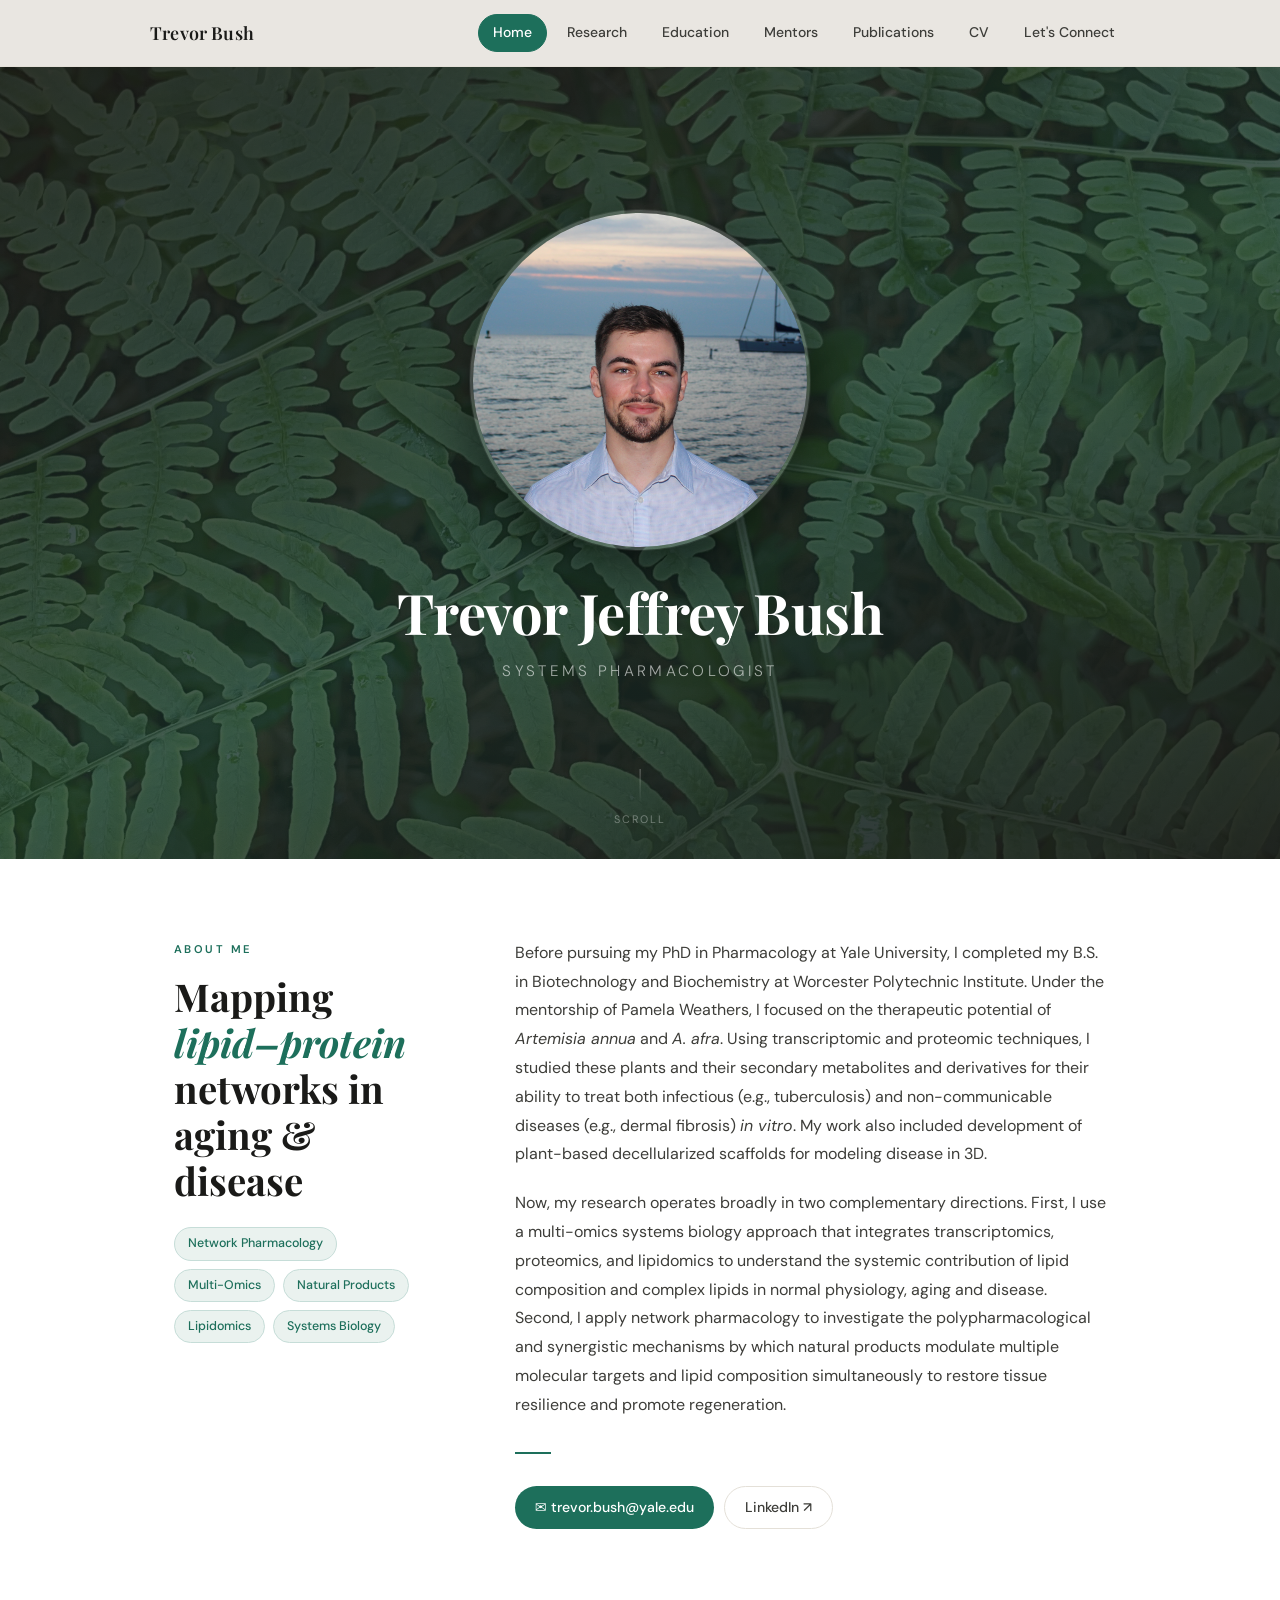
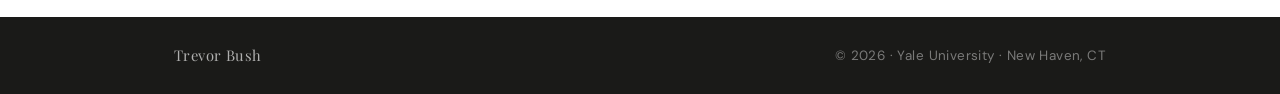
==== index.html @ b119fd5d "Update index.html" ====
<!doctype html>
<html lang="en">
<head>
  <!-- Google tag (gtag.js) -->
  <script async src="https://www.googletagmanager.com/gtag/js?id=G-593X25MBZ3"></script>
  <script>
    window.dataLayer = window.dataLayer || [];
    function gtag(){dataLayer.push(arguments);}
    gtag('js', new Date());

    gtag('config', 'G-593X25MBZ3');
  </script>
  
  <meta charset="utf-8" />
  <meta name="viewport" content="width=device-width, initial-scale=1" />
  <title>Trevor Bush</title>
  <link rel="stylesheet" href="styles.css" />
</head>
<body>

<header>
  <div class="container navbar">
    <a class="brand" href="index.html">Trevor Bush</a>
    <button class="burger" id="burger" onclick="toggleMenu()" aria-label="Open menu">
      ☰ <span>Menu</span>
    </button>
    <nav class="navlinks" id="navlinks">
      <a href="index.html" aria-current="page">Home</a>
      <a href="research.html">Research</a>
      <a href="education.html">Education</a>
      <a href="mentors.html">Mentors</a>
      <a href="publications.html">Publications</a>
      <a href="CV.html">CV</a>
      <a href="connect.html">Let's Connect</a>
    </nav>
  </div>
</header>

<!-- HERO -->
<section class="hero">
  <div class="hero-bg"></div>
  <div class="hero-overlay"></div>
  <div class="hero-inner">
    <img class="hero-avatar" src="assets/profile.jpg" alt="Trevor Bush headshot">
    <h1>Trevor Jeffrey Bush</h1>
    <p class="hero-subtitle">Systems Pharmacologist</p>
  </div>
  <div class="hero-scroll">
    <div class="hero-scroll-line"></div>
    <span>Scroll</span>
  </div>
</section>

<!-- ABOUT -->
<section class="about-section">
  <div class="container">
    <div class="about-grid">

      <div class="about-left">
        <p class="eyebrow">About Me</p>
        <h2 class="about-heading">
          Mapping <em>lipid–protein</em> networks in aging &amp; disease
        </h2>
        <div class="about-pills">
          <span class="about-pill">Network Pharmacology</span>
          <span class="about-pill">Multi-Omics</span>
          <span class="about-pill">Natural Products</span>
          <span class="about-pill">Lipidomics</span>
          <span class="about-pill">Systems Biology</span>
        </div>
      </div>

      <div class="about-right">
        <p>
          Before pursuing my PhD in Pharmacology at Yale University, I completed my B.S. in Biotechnology
          and Biochemistry at Worcester Polytechnic Institute. Under the mentorship of Pamela Weathers,
          I focused on the therapeutic potential of <em>Artemisia annua</em> and <em>A. afra</em>.
          Using transcriptomic and proteomic techniques, I studied these plants and their secondary
          metabolites and derivatives for their ability to treat both infectious (e.g., tuberculosis)
          and non-communicable diseases (e.g., dermal fibrosis) <em>in vitro</em>.
          My work also included development of plant-based decellularized scaffolds for modeling disease in 3D.
        </p>
        <p>
          Now, my research operates broadly in two complementary directions.
          First, I use a multi-omics systems biology approach that integrates transcriptomics, proteomics,
          and lipidomics to understand the systemic contribution of lipid composition and complex lipids
          in normal physiology, aging and disease.
          Second, I apply network pharmacology to investigate the polypharmacological and synergistic
          mechanisms by which natural products modulate multiple molecular targets and lipid composition
          simultaneously to restore tissue resilience and promote regeneration.
        </p>

        <hr class="about-divider">

        <div class="connect-row">
          <a href="mailto:trevor.bush@yale.edu" class="connect-link primary">
            ✉ trevor.bush@yale.edu
          </a>
          <a href="https://www.linkedin.com/in/trevor-bush" target="_blank" rel="noopener" class="connect-link secondary">
            LinkedIn ↗
          </a>
        </div>
      </div>

    </div>
  </div>
</section>

<footer class="site-footer">
  <div class="container footer-inner">
    <span class="footer-brand">Trevor Bush</span>
    <span>© <span id="year"></span> · Yale University · New Haven, CT</span>
  </div>
</footer>

<script src="script.js"></script>
<script>document.getElementById("year").textContent = new Date().getFullYear();</script>
</body>
</html>
---- styles.css ----
/* ============================================================
   Trevor Bush — Unified Stylesheet
   Aesthetic: Editorial-Scientific | Playfair Display + DM Sans
   ============================================================ */

@import url('https://fonts.googleapis.com/css2?family=Playfair+Display:ital,wght@0,400;0,600;0,700;1,400&family=DM+Sans:ital,opsz,wght@0,9..40,300;0,9..40,400;0,9..40,500;0,9..40,600;1,9..40,300&display=swap');

/* ── Design Tokens ── */
:root {
  --cream:       #f7f4ef;
  --white:       #ffffff;
  --ink:         #1a1a18;
  --ink-soft:    #3d3d39;
  --muted:       #7a7a72;
  --green:       #1d6f5b;
  --green-light: #eaf2ef;
  --green-mid:   #c6ddd8;
  --blue:        #1a4a7a;
  --blue-dark:   #0f2f52;
  --border:      #e4e0d8;
  --shadow-sm:   0 2px 12px rgba(0,0,0,0.06);
  --shadow-md:   0 8px 32px rgba(0,0,0,0.09);
  --shadow-lg:   0 20px 60px rgba(0,0,0,0.12);
  --r-sm: 10px;
  --r-md: 16px;
  --r-lg: 24px;
  --max: 980px;
  --max-wide: 1120px;
  --serif: 'Playfair Display', Georgia, serif;
  --sans:  'DM Sans', system-ui, sans-serif;
}

/* ── Reset ── */
*, *::before, *::after { box-sizing: border-box; margin: 0; padding: 0; }
html {
  scroll-behavior: smooth;
  background: #1a1a18;
}

body {
  font-family: var(--sans);
  font-size: 16px;
  line-height: 1.7;
  color: var(--ink);
  background: var(--ink);
  -webkit-font-smoothing: antialiased;
  display: flex;
  flex-direction: column;
  min-height: 100vh;
}

main { flex: 1 0 auto; }

.pubs-page,
.edu-page,
.mentors-page,
.research-main {
  flex: 1 0 auto;
}

a { color: inherit; text-decoration: none; }
a:hover { opacity: 0.8; }
p { color: var(--ink-soft); line-height: 1.8; }

.container {
  max-width: var(--max);
  margin: 0 auto;
  padding: 0 24px;
}
.container-wide {
  max-width: var(--max-wide);
  margin: 0 auto;
  padding: 0 24px;
}

/* ============================================================
   NAVIGATION
   ============================================================ */

header {
  position: sticky;
  top: 0;
  z-index: 100;
  background: rgba(247, 244, 239, 0.94);
  backdrop-filter: blur(12px);
  -webkit-backdrop-filter: blur(12px);
  border-bottom: 1px solid var(--border);
  flex-shrink: 0;
}

.navbar {
  display: flex;
  align-items: center;
  justify-content: space-between;
  padding: 14px 0;
}

.brand {
  font-family: var(--serif);
  font-weight: 600;
  font-size: 1.12rem;
  letter-spacing: 0.01em;
  color: var(--ink);
}

.navlinks {
  display: flex;
  gap: 5px;
  align-items: center;
}

.navlinks a {
  font-size: 0.875rem;
  font-weight: 500;
  padding: 6px 14px;
  border-radius: 999px;
  border: 1px solid transparent;
  color: var(--ink-soft);
  transition: all 0.18s ease;
}

.navlinks a:hover {
  border-color: var(--border);
  background: var(--white);
  color: var(--ink);
  opacity: 1;
}

.navlinks a[aria-current="page"] {
  background: var(--green);
  color: #fff;
  border-color: var(--green);
}

.burger {
  display: none;
  align-items: center;
  gap: 8px;
  border: 1px solid var(--border);
  background: var(--white);
  border-radius: 999px;
  padding: 8px 14px;
  cursor: pointer;
  font-size: 0.9rem;
  font-family: var(--sans);
  color: var(--ink-soft);
}

/* ============================================================
   HOME — HERO
   ============================================================ */

.hero {
  position: relative;
  width: 100%;
  min-height: 88vh;
  display: flex;
  align-items: center;
  justify-content: center;
  overflow: hidden;
  background: var(--ink);
}

.hero-bg {
  position: absolute;
  inset: 0;
  background: url("assets/hero.jpg") center/cover no-repeat;
  opacity: 0.28;
  transform: scale(1.05);
}

.hero-overlay {
  position: absolute;
  inset: 0;
  background: linear-gradient(
    155deg,
    rgba(26,26,24,0.6) 0%,
    rgba(29,111,91,0.2) 55%,
    rgba(26,26,24,0.75) 100%
  );
}

.hero-inner {
  position: relative;
  z-index: 2;
  display: flex;
  flex-direction: column;
  align-items: center;
  text-align: center;
  padding: 60px 24px 90px;
  max-width: 760px;
}

.hero-avatar {
  width: 340px;
  height: 340px;
  border-radius: 50%;
  object-fit: cover;
  border: 3px solid rgba(255,255,255,0.18);
  box-shadow: 0 0 0 1px rgba(255,255,255,0.07), 0 24px 60px rgba(0,0,0,0.55);
  margin-bottom: 30px;
  animation: fadeUp 0.7s ease both;
}

.hero h1 {
  font-family: var(--serif);
  font-size: clamp(2.3rem, 5vw, 3.5rem);
  font-weight: 700;
  color: #fff;
  line-height: 1.15;
  letter-spacing: -0.01em;
  margin-bottom: 14px;
  animation: fadeUp 0.7s 0.1s ease both;
}

.hero-subtitle {
  font-size: 0.95rem;
  font-weight: 300;
  color: rgba(255,255,255,0.6);
  letter-spacing: 0.22em;
  text-transform: uppercase;
  animation: fadeUp 0.7s 0.2s ease both;
}

.hero-scroll {
  position: absolute;
  bottom: 30px;
  left: 50%;
  transform: translateX(-50%);
  display: flex;
  flex-direction: column;
  align-items: center;
  gap: 7px;
  color: rgba(255,255,255,0.35);
  font-size: 0.68rem;
  letter-spacing: 0.18em;
  text-transform: uppercase;
  animation: fadeIn 1s 0.9s ease both;
}

.hero-scroll-line {
  width: 1px;
  height: 34px;
  background: linear-gradient(to bottom, rgba(255,255,255,0.35), transparent);
  animation: scrollPulse 2.2s 1.8s ease-in-out infinite;
}

/* ============================================================
   HOME — ABOUT SECTION
   ============================================================ */

.about-section {
  background: var(--white);
  padding: 80px 0 88px;
}

.about-grid {
  display: grid;
  grid-template-columns: 1fr 2.2fr;
  gap: 72px;
  align-items: start;
}

.about-left .eyebrow {
  font-size: 0.7rem;
  font-weight: 600;
  letter-spacing: 0.22em;
  text-transform: uppercase;
  color: var(--green);
  margin-bottom: 14px;
}

.about-heading {
  font-family: var(--serif);
  font-size: clamp(1.9rem, 3vw, 2.5rem);
  font-weight: 700;
  line-height: 1.2;
  color: var(--ink);
  margin-bottom: 24px;
}

.about-heading em {
  font-style: italic;
  color: var(--green);
}

.about-pills {
  display: flex;
  flex-wrap: wrap;
  gap: 8px;
}

.about-pill {
  font-size: 0.78rem;
  font-weight: 500;
  padding: 5px 13px;
  border-radius: 999px;
  border: 1px solid var(--green-mid);
  color: var(--green);
  background: var(--green-light);
}

.about-right p {
  font-size: 1rem;
  margin-bottom: 20px;
  color: var(--ink-soft);
}
.about-right p:last-of-type { margin-bottom: 0; }

.about-divider {
  width: 36px;
  height: 2px;
  background: var(--green);
  border: none;
  margin: 32px 0;
}

.connect-row {
  display: flex;
  flex-wrap: wrap;
  gap: 10px;
  margin-top: 28px;
}

.connect-link {
  display: inline-flex;
  align-items: center;
  gap: 8px;
  padding: 9px 20px;
  border-radius: 999px;
  font-size: 0.88rem;
  font-weight: 500;
  transition: all 0.18s ease;
}

.connect-link.primary {
  background: var(--green);
  color: #fff;
}

.connect-link.primary:hover {
  background: #165a49;
  opacity: 1;
  transform: translateY(-1px);
  box-shadow: 0 6px 20px rgba(29,111,91,0.28);
}

.connect-link.secondary {
  border: 1px solid var(--border);
  background: var(--white);
  color: var(--ink-soft);
}

.connect-link.secondary:hover {
  border-color: var(--green-mid);
  color: var(--green);
  opacity: 1;
  transform: translateY(-1px);
}

/* ============================================================
   RESEARCH PAGE
   ============================================================ */

main.research-main {
  padding: 0 0 80px;
  background: var(--cream);
}

.research-hero {
  background: var(--white);
  border-bottom: 1px solid var(--border);
  padding: 72px 0 64px;
}

.research-hero-inner {
  max-width: var(--max-wide);
  margin: 0 auto;
  padding: 0 24px;
  display: flex;
  flex-direction: column;
  gap: 40px;
  align-items: stretch;
}

.research-hero-left {
  max-width: 480px;
}

/* Title row: left heading + right intro text */
.research-hero-title-row {
  display: grid;
  grid-template-columns: 1fr 1.65fr;
  gap: 80px;
  align-items: start;
  margin-bottom: 40px;
}

.research-hero-intro p {
  font-size: 1rem;
  margin-bottom: 18px;
  color: var(--ink-soft);
}
.research-hero-intro p:last-child { margin-bottom: 0; }
.research-hero-intro strong { color: var(--ink); font-weight: 600; }

/* Two motivation cards stacked vertically */
.research-motivation-cards {
  display: grid;
  grid-template-columns: 1fr 1fr;
  gap: 20px;
  margin-bottom: 40px;
}

.research-hero-left .eyebrow {
  font-size: 0.7rem;
  font-weight: 600;
  letter-spacing: 0.22em;
  text-transform: uppercase;
  color: var(--green);
  margin-bottom: 14px;
}

.research-hero-left h1 {
  font-family: var(--serif);
  font-size: clamp(2.3rem, 4vw, 3.3rem);
  font-weight: 700;
  line-height: 1.14;
  color: var(--ink);
  margin-bottom: 22px;
}

.research-hero-left .tagline {
  font-size: 0.92rem;
  font-weight: 400;
  color: var(--muted);
  border-left: 2px solid var(--green);
  padding-left: 14px;
  line-height: 1.65;
}

.research-hero-right p {
  font-size: 1rem;
  margin-bottom: 18px;
  color: var(--ink-soft);
}
.research-hero-right p:last-child { margin-bottom: 0; }
.research-hero-right strong { color: var(--ink); font-weight: 600; }

/* Hero content blocks */
.hero-block {
  margin-bottom: 28px;
}

.hero-block-label {
  font-size: 0.68rem !important;
  font-weight: 700 !important;
  letter-spacing: 0.2em !important;
  text-transform: uppercase !important;
  color: var(--green) !important;
  margin-bottom: 10px !important;
}

.hero-block p:not(.hero-block-label) {
  font-size: 1rem;
  margin-bottom: 14px;
  color: var(--ink-soft);
}

/* WE Medicine callout card */
.we-medicine-card {
  background: linear-gradient(135deg, #0f3d2e 0%, #1a5c45 60%, #1d6f5b 100%);
  border-radius: var(--r-md);
  padding: 28px 30px 24px;
  margin-bottom: 28px;
  position: relative;
  overflow: hidden;
  box-shadow: 0 8px 32px rgba(29, 111, 91, 0.22);
}

.we-medicine-card::before {
  content: 'WE';
  position: absolute;
  right: -8px;
  top: -18px;
  font-family: var(--serif);
  font-size: 7rem;
  font-weight: 700;
  color: rgba(255, 255, 255, 0.05);
  line-height: 1;
  pointer-events: none;
  user-select: none;
}

.we-medicine-top {
  display: flex;
  align-items: center;
  gap: 12px;
  margin-bottom: 16px;
}

.we-badge {
  display: inline-flex;
  align-items: center;
  padding: 4px 12px;
  border-radius: 999px;
  border: 1px solid rgba(255, 255, 255, 0.3);
  background: rgba(255, 255, 255, 0.1);
  font-size: 0.72rem;
  font-weight: 700;
  letter-spacing: 0.16em;
  color: rgba(255, 255, 255, 0.85);
  text-transform: uppercase;
  flex-shrink: 0;
}

.we-medicine-label {
  font-family: var(--serif);
  font-size: 1.05rem !important;
  font-weight: 600 !important;
  color: #fff !important;
  margin-bottom: 0 !important;
  line-height: 1.3 !important;
}

.we-medicine-body {
  font-size: 0.93rem !important;
  color: rgba(255, 255, 255, 0.78) !important;
  margin-bottom: 12px !important;
  line-height: 1.75 !important;
}

.we-medicine-body strong {
  color: #fff !important;
  font-weight: 600 !important;
}

.we-medicine-body:last-of-type {
  margin-bottom: 16px !important;
}

.we-medicine-cite {
  font-size: 0.75rem !important;
  color: rgba(255, 255, 255, 0.42) !important;
  font-style: italic;
  border-top: 1px solid rgba(255, 255, 255, 0.12);
  padding-top: 12px;
  margin-bottom: 0 !important;
  line-height: 1.6 !important;
}

.we-medicine-cite a {
  color: rgba(255, 255, 255, 0.6);
  text-decoration: underline;
  text-underline-offset: 2px;
  font-style: normal;
}

.we-medicine-cite a:hover {
  color: rgba(255, 255, 255, 0.9);
  opacity: 1;
}

/* Why Lipids blue card */
.why-lipids-card {
  background: linear-gradient(135deg, var(--blue-dark) 0%, var(--blue) 100%);
  border-radius: var(--r-md);
  padding: 28px 30px 24px;
  margin-bottom: 28px;
  position: relative;
  overflow: hidden;
  box-shadow: 0 8px 32px rgba(26, 74, 122, 0.22);
}

.why-lipids-card::before {
  content: 'L';
  position: absolute;
  right: -4px;
  top: -18px;
  font-family: var(--serif);
  font-size: 7rem;
  font-weight: 700;
  color: rgba(255, 255, 255, 0.05);
  line-height: 1;
  pointer-events: none;
  user-select: none;
}

.why-lipids-top {
  display: flex;
  align-items: center;
  gap: 12px;
  margin-bottom: 16px;
}

.why-lipids-badge {
  display: inline-flex;
  align-items: center;
  padding: 4px 12px;
  border-radius: 999px;
  border: 1px solid rgba(255, 255, 255, 0.3);
  background: rgba(255, 255, 255, 0.1);
  font-size: 0.72rem;
  font-weight: 700;
  letter-spacing: 0.16em;
  color: rgba(255, 255, 255, 0.85);
  text-transform: uppercase;
  flex-shrink: 0;
}

.why-lipids-label {
  font-family: var(--serif);
  font-size: 1.05rem !important;
  font-weight: 600 !important;
  color: #fff !important;
  margin-bottom: 0 !important;
  line-height: 1.3 !important;
}

.why-lipids-body {
  font-size: 0.93rem !important;
  color: rgba(255, 255, 255, 0.78) !important;
  margin-bottom: 0 !important;
  line-height: 1.75 !important;
}

.why-lipids-figure {
  margin-top: 18px;
  padding-top: 16px;
  border-top: 1px solid rgba(255, 255, 255, 0.12);
}

.why-lipids-img {
  width: 100%;
  max-width: 100%;
  height: auto;
  border-radius: 8px;
  background: rgba(255, 255, 255, 0.96);
  padding: 10px;
  display: block;
  margin: 0 auto;
  box-sizing: border-box;
}

.why-lipids-caption {
  margin-top: 10px !important;
  font-size: 0.75rem !important;
  color: rgba(255, 255, 255, 0.42) !important;
  font-style: italic;
  line-height: 1.6 !important;
  margin-bottom: 0 !important;
}

.why-lipids-cite-label {
  font-style: normal;
  font-weight: 600;
  color: rgba(255, 255, 255, 0.5);
}

.why-lipids-cite-link {
  color: rgba(255, 255, 255, 0.6);
  text-decoration: underline;
  text-underline-offset: 2px;
  font-style: normal;
}

.why-lipids-cite-link:hover {
  color: rgba(255, 255, 255, 0.9);
  opacity: 1;
}

/* Schematic — now lives inside right column */
.research-hero-schematic {
  padding-top: 12px;
  margin-top: 4px;
  border-top: 1px solid var(--border);
  text-align: center;
}

.research-schematic-img {
  width: 100%;
  max-width: 1000px;
  border-radius: var(--r-md);
  border: 1px solid var(--border);
  box-shadow: var(--shadow-md);
  display: block;
  margin: 0 auto;
}

.research-schematic-caption {
  margin-top: 12px;
  font-size: 0.8rem;
  color: var(--muted);
  font-style: italic;
  max-width: 700px;
  margin-left: auto;
  margin-right: auto;
  line-height: 1.6;
}

.research-schematic-cite-link {
  display: inline-block;
  margin-top: 5px;
  margin-left: 4px;
  font-size: 0.78rem;
  font-style: normal;
  font-weight: 500;
  color: var(--green);
  text-decoration: underline;
  text-underline-offset: 2px;
}

.research-schematic-cite-link:hover { opacity: 0.75; }

/* Accordion */
.research-accordion-wrap {
  max-width: var(--max-wide);
  margin: 52px auto 0;
  padding: 0 24px;
  display: flex;
  flex-direction: column;
  gap: 12px;
}

.research-accordion-wrap details {
  background: var(--white);
  border: 1px solid var(--border);
  border-radius: var(--r-md);
  overflow: hidden;
  box-shadow: var(--shadow-sm);
  transition: box-shadow 0.2s ease;
}

.research-accordion-wrap details[open] {
  box-shadow: var(--shadow-md);
}

.research-accordion-wrap summary {
  display: flex;
  align-items: center;
  justify-content: space-between;
  padding: 20px 24px;
  font-weight: 600;
  font-size: 1rem;
  cursor: pointer;
  list-style: none;
  color: var(--ink);
  transition: background 0.15s ease;
  user-select: none;
}

.research-accordion-wrap summary::-webkit-details-marker { display: none; }
.research-accordion-wrap summary:hover { background: var(--cream); }

.chevron {
  font-size: 0.8rem;
  color: var(--muted);
  transition: transform 0.25s ease;
  flex-shrink: 0;
  margin-left: 12px;
}

.research-accordion-wrap details[open] .chevron {
  transform: rotate(180deg);
}

.accordion-body {
  padding: 0 24px 28px;
  border-top: 1px solid var(--border);
}

.accordion-body h3 {
  font-family: var(--serif);
  font-size: 1.12rem;
  font-weight: 600;
  color: var(--ink);
  margin: 24px 0 8px;
}

.accordion-body p {
  font-size: 0.96rem;
  margin-bottom: 12px;
}

.accordion-body ul {
  padding: 0;
  margin: 12px 0 18px;
  list-style: none;
  display: flex;
  flex-direction: column;
  gap: 10px;
}

.accordion-body li {
  padding: 14px 18px;
  background: var(--cream);
  border-radius: var(--r-sm);
  border-left: 3px solid var(--green);
  font-size: 0.94rem;
  color: var(--ink-soft);
  line-height: 1.7;
}

.accordion-body li > strong:first-child {
  display: block;
  color: var(--ink);
  font-weight: 600;
  margin-bottom: 3px;
}

.accordion-body li strong {
  color: var(--ink);
  font-weight: 600;
}

.accordion-schematic {
  margin-top: 16px;
  padding-top: 14px;
  border-top: 1px solid var(--green-mid);
  text-align: center;
}

.accordion-schematic--row {
  display: flex;
  align-items: center;
  gap: 20px;
  text-align: left;
}

.accordion-schematic-img {
  width: 100%;
  max-width: 520px;
  border-radius: var(--r-sm);
  border: 1px solid var(--border);
  box-shadow: var(--shadow-sm);
  background: var(--white);
  display: block;
  margin: 0 auto;
}

.accordion-schematic-img--sm {
  width: 160px;
  min-width: 160px;
  max-width: 160px;
  margin: 0;
  object-fit: contain;
  height: auto;
}

.accordion-schematic-img--cells {
  max-width: 420px;
  height: auto;
  object-fit: contain;
}

.accordion-schematic-caption {
  margin-top: 9px;
  font-size: 0.78rem;
  color: var(--muted);
  font-style: italic;
  max-width: 580px;
  margin-left: auto;
  margin-right: auto;
  line-height: 1.55;
  display: block;
}

.accordion-schematic-caption--left {
  margin: 0;
  max-width: none;
  flex: 1;
}

/* Full-width left-aligned caption (replaces inline styles) */
.accordion-schematic-caption--full {
  margin-top: 10px;
  text-align: left;
  max-width: none;
  margin-left: 0;
  margin-right: 0;
}

/* Wider schematic image (replaces inline max-width: 820px) */
.accordion-schematic-img--wide {
  max-width: 640px;
}

/* Spaced schematic block (replaces inline margin-top: 18px) */
.accordion-schematic--spaced {
  margin-top: 18px;
}

/* Blurb paragraph inside accordion body (replaces inline font/color/spacing) */
.accordion-body-blurb {
  font-size: 0.92rem;
  color: var(--ink-soft);
  margin-bottom: 14px;
  line-height: 1.75;
}

.accordion-cite-link {
  display: inline-block;
  margin-top: 7px;
  font-size: 0.75rem;
  font-style: normal;
  font-weight: 500;
  color: var(--green);
  text-decoration: underline;
  text-underline-offset: 2px;
}

.accordion-cite-link--block {
  display: inline-block;
  margin-top: 12px;
  font-size: 0.78rem;
  font-style: normal;
  font-weight: 500;
  color: var(--green);
  text-decoration: underline;
  text-underline-offset: 2px;
}

.accordion-cite-link--block:hover { opacity: 0.75; }

.accordion-schematic--lipidsig {
  text-align: left;
}

.accordion-schematic-label {
  font-size: 0.7rem;
  font-weight: 700;
  letter-spacing: 0.16em;
  text-transform: uppercase;
  color: var(--green);
  margin-bottom: 12px;
  display: block;
}

.lipidsig-panels {
  display: grid;
  grid-template-columns: 1fr 1.35fr;
  gap: 16px;
  align-items: start;
}

.lipidsig-panel {
  display: flex;
  flex-direction: column;
  gap: 8px;
}

.lipidsig-panel .accordion-schematic-img {
  max-width: 100%;
  margin: 0;
}

.lipidsig-panel .accordion-schematic-caption {
  margin: 0;
  max-width: none;
  text-align: left;
}

@media (max-width: 680px) {
  .lipidsig-panels {
    grid-template-columns: 1fr;
  }
}

@media (max-width: 560px) {
  .accordion-schematic--row {
    flex-direction: column;
    text-align: center;
  }
  .accordion-schematic-img--sm {
    width: 90px;
    min-width: 90px;
    max-width: 90px;
  }
  .accordion-schematic-caption--left {
    text-align: center;
  }
}

/* ============================================================
   EDUCATION PAGE
   ============================================================ */

.edu-page {
  padding: 64px 0 80px;
  background: var(--cream);
}

.edu-page-header {
  margin-bottom: 44px;
}

.edu-page-header .eyebrow {
  font-size: 0.7rem;
  font-weight: 600;
  letter-spacing: 0.22em;
  text-transform: uppercase;
  color: var(--green);
  margin-bottom: 10px;
}

.edu-page-header h1 {
  font-family: var(--serif);
  font-size: clamp(2.3rem, 4vw, 3.1rem);
  font-weight: 700;
  color: var(--ink);
  line-height: 1.15;
}

.edu-list {
  display: flex;
  flex-direction: column;
  gap: 18px;
}

.edu-card {
  background: var(--white);
  border: 1px solid var(--border);
  border-radius: var(--r-lg);
  padding: 34px 38px;
  display: grid;
  grid-template-columns: 1fr 72px;
  gap: 24px;
  box-shadow: var(--shadow-sm);
  transition: box-shadow 0.2s ease, transform 0.2s ease;
  animation: fadeUp 0.6s ease both;
}

.edu-card:nth-child(2) { animation-delay: 0.1s; }

.edu-card:hover {
  box-shadow: var(--shadow-md);
  transform: translateY(-2px);
}

.edu-school {
  font-family: var(--serif);
  font-size: 1.5rem;
  font-weight: 600;
  color: var(--ink);
  margin-bottom: 4px;
}

.edu-meta {
  font-size: 0.85rem;
  color: var(--muted);
  font-weight: 500;
  margin-bottom: 14px;
}

.edu-degree {
  font-size: 0.98rem;
  color: var(--ink-soft);
  margin-bottom: 18px;
  line-height: 1.6;
}

.edu-degree strong { color: var(--ink); font-weight: 600; }

.edu-tags {
  display: flex;
  flex-wrap: wrap;
  gap: 8px;
}

.edu-tag {
  font-size: 0.78rem;
  font-weight: 500;
  padding: 5px 13px;
  border-radius: 999px;
  border: 1px solid var(--green-mid);
  color: var(--green);
  background: var(--green-light);
}

.edu-logo-block {
  width: 72px;
  height: 72px;
  min-width: 72px;
  flex-shrink: 0;
  overflow: hidden;
  display: flex;
  align-items: center;
  justify-content: center;
}

.edu-logo-circle {
  width: 56px;
  height: 56px;
  border-radius: 50%;
  border: 1px solid var(--border);
  background: var(--cream);
  display: flex;
  align-items: center;
  justify-content: center;
  font-family: var(--serif);
  font-weight: 700;
  font-size: 0.95rem;
  color: var(--ink);
}

.edu-logo-img {
  width: 72px;
  height: 72px;
  max-width: 72px;
  max-height: 72px;
  object-fit: contain;
  display: block;
}

/* ============================================================
   MENTORS PAGE
   ============================================================ */

.mentors-page {
  padding: 0 0 80px;
  background: var(--cream);
}

.mentors-hero {
  padding: 64px 0 48px;
  background: var(--white);
  border-bottom: 1px solid var(--border);
  margin-bottom: 48px;
}

.mentors-hero h1 {
  font-family: var(--serif);
  font-size: clamp(2.2rem, 4vw, 3.1rem);
  font-weight: 700;
  color: var(--ink);
  margin-bottom: 12px;
}

.mentors-hero p {
  max-width: 580px;
  font-size: 0.98rem;
}

.mentors-section {
  margin-bottom: 48px;
}

.mentors-section-header {
  margin-bottom: 20px;
}

.mentors-section-header h2 {
  font-family: var(--serif);
  font-size: 1.45rem;
  font-weight: 600;
  color: var(--ink);
  margin-bottom: 4px;
}

.mentors-section-header p {
  font-size: 0.88rem;
  max-width: 540px;
}

.mentor-list {
  display: flex;
  flex-direction: column;
  gap: 16px;
}

.mentor-card {
  background: var(--white);
  border: 1px solid var(--border);
  border-radius: var(--r-lg);
  padding: 30px 34px;
  display: flex;
  gap: 28px;
  align-items: flex-start;
  box-shadow: var(--shadow-sm);
  transition: box-shadow 0.2s ease;
}

.mentor-card:hover { box-shadow: var(--shadow-md); }

.mentor-photo {
  flex-shrink: 0;
  width: 100px;
  height: 100px;
  border-radius: 50%;
  object-fit: cover;
  border: 3px solid var(--green-light);
  box-shadow: 0 0 0 1px var(--green-mid);
}

.mentor-info { flex: 1; }

.mentor-name {
  font-family: var(--serif);
  font-size: 1.2rem;
  font-weight: 600;
  color: var(--ink);
  margin-bottom: 1px;
}

.mentor-title-text {
  font-size: 0.88rem;
  font-weight: 500;
  color: var(--green);
}

.mentor-dept {
  font-size: 0.84rem;
  margin-bottom: 16px;
}

.mentor-section-label {
  font-size: 0.68rem;
  font-weight: 700;
  letter-spacing: 0.2em;
  text-transform: uppercase;
  color: var(--green);
  margin: 14px 0 5px;
}

.mentor-body-text {
  font-size: 0.92rem;
  margin-bottom: 6px;
  line-height: 1.75;
}

/* ============================================================
   CV PAGE
   ============================================================ */

.cv-page {
  background: var(--ink);
  min-height: calc(100vh - 57px);
  padding: 60px 0 60px;
}

.cv-page-header {
  display: flex;
  align-items: baseline;
  justify-content: space-between;
  gap: 20px;
  margin-bottom: 28px;
}

.cv-page-title {
  font-family: var(--serif);
  font-size: clamp(1.9rem, 4vw, 2.7rem);
  font-weight: 700;
  color: #fff;
  letter-spacing: 0.04em;
}

.cv-updated {
  font-size: 0.78rem;
  letter-spacing: 0.16em;
  text-transform: uppercase;
  color: rgba(255,255,255,0.38);
  margin-top: 6px;
}

.cv-download-btn {
  display: inline-flex;
  align-items: center;
  gap: 8px;
  padding: 10px 22px;
  border-radius: 999px;
  border: 1px solid rgba(255,255,255,0.22);
  background: rgba(255,255,255,0.05);
  color: #fff;
  font-size: 0.88rem;
  font-weight: 500;
  font-family: var(--sans);
  white-space: nowrap;
  transition: all 0.18s ease;
}

.cv-download-btn:hover {
  background: rgba(255,255,255,0.1);
  border-color: rgba(255,255,255,0.38);
  opacity: 1;
  transform: translateY(-1px);
}

.cv-frame-wrap {
  background: rgba(0,0,0,0.28);
  border-radius: var(--r-lg);
  padding: 14px;
  box-shadow: 0 24px 60px rgba(0,0,0,0.45);
}

.cv-frame-wrap iframe {
  width: 100%;
  height: min(82vh, 940px);
  border: none;
  border-radius: var(--r-md);
  background: #fff;
  display: block;
}

/* ============================================================
   SHARED FOOTER
   ============================================================ */

.site-footer {
  background: var(--ink);
  color: rgba(255,255,255,0.42);
  padding: 26px 0;
  font-size: 0.84rem;
  letter-spacing: 0.03em;
}

.footer-inner {
  display: flex;
  align-items: center;
  justify-content: space-between;
  gap: 16px;
}

.footer-brand {
  font-family: var(--serif);
  color: rgba(255,255,255,0.65);
  font-size: 0.92rem;
}

/* ============================================================
   ANIMATIONS
   ============================================================ */

@keyframes fadeUp {
  from { opacity: 0; transform: translateY(22px); }
  to   { opacity: 1; transform: translateY(0); }
}

@keyframes fadeIn {
  from { opacity: 0; }
  to   { opacity: 1; }
}

@keyframes scrollPulse {
  0%, 100% { opacity: 0.35; transform: scaleY(1); }
  50%       { opacity: 0.85; transform: scaleY(1.15); }
}

@keyframes slideInLeft {
  from { opacity: 0; transform: translateX(-80px); }
  to   { opacity: 1; transform: translateX(0); }
}

@keyframes slideInRight {
  from { opacity: 0; transform: translateX(80px); }
  to   { opacity: 1; transform: translateX(0); }
}

.why-lipids-card {
  opacity: 0;
  transform: translateX(-80px);
}

.we-medicine-card {
  opacity: 0;
  transform: translateX(80px);
}

.why-lipids-card.slide-in {
  animation: slideInLeft 0.8s cubic-bezier(0.22, 1, 0.36, 1) both;
}

.we-medicine-card.slide-in {
  animation: slideInRight 0.8s cubic-bezier(0.22, 1, 0.36, 1) both;
}

/* ============================================================
   RESPONSIVE
   ============================================================ */

@media (max-width: 820px) {
  .navlinks { display: none; }

  .burger { display: inline-flex; }

  .navlinks.open {
    display: flex;
    position: absolute;
    right: 18px;
    top: 60px;
    flex-direction: column;
    align-items: stretch;
    background: var(--white);
    border: 1px solid var(--border);
    border-radius: var(--r-md);
    padding: 10px;
    width: min(260px, calc(100vw - 36px));
    box-shadow: var(--shadow-md);
    z-index: 200;
  }

  .navlinks.open a {
    padding: 10px 14px;
    border-radius: var(--r-sm);
    border-color: transparent;
  }

  .hero { min-height: 85vh; }
  .hero-avatar { width: 200px; height: 200px; }

  .about-grid { grid-template-columns: 1fr; gap: 28px; }

  .research-hero-inner { flex-direction: column; gap: 24px; }
  .research-hero-title-row { grid-template-columns: 1fr; gap: 24px; }
  .research-motivation-cards { grid-template-columns: 1fr; }

  .research-hero-left {
    position: static;
    grid-row: auto;
  }

  .research-hero-schematic { margin-top: 0; }

  .edu-card { grid-template-columns: 1fr; padding: 26px 22px; }

  .mentor-card { flex-direction: column; padding: 22px 20px; }

  .cv-page-header { flex-direction: column; align-items: flex-start; }
  .cv-frame-wrap iframe { height: 70vh; }

  .footer-inner { flex-direction: column; gap: 4px; text-align: center; }
}

/* ============================================================
   PUBLICATIONS PAGE
   ============================================================ */

.pubs-page {
  padding: 64px 0 80px;
  background: var(--cream);
}

.pubs-page-header {
  margin-bottom: 48px;
}

.pubs-page-header .eyebrow {
  font-size: 0.7rem;
  font-weight: 600;
  letter-spacing: 0.22em;
  text-transform: uppercase;
  color: var(--green);
  margin-bottom: 10px;
}

.pubs-page-header h1 {
  font-family: var(--serif);
  font-size: clamp(2.3rem, 4vw, 3.1rem);
  font-weight: 700;
  color: var(--ink);
  line-height: 1.15;
  margin-bottom: 14px;
}

.pubs-page-header .pubs-note {
  font-size: 0.9rem;
  color: var(--muted);
  max-width: 560px;
}

.pub-year-group {
  margin-bottom: 44px;
}

.pub-year-label {
  font-family: var(--serif);
  font-size: 1.45rem;
  font-weight: 600;
  color: var(--ink);
  margin-bottom: 16px;
  padding-bottom: 10px;
  border-bottom: 1px solid var(--border);
}

.pub-list {
  display: flex;
  flex-direction: column;
  gap: 14px;
}

.pub-card {
  background: var(--white);
  border: 1px solid var(--border);
  border-radius: var(--r-md);
  padding: 24px 28px;
  box-shadow: var(--shadow-sm);
  display: grid;
  grid-template-columns: 1fr auto;
  gap: 20px;
  align-items: start;
  transition: box-shadow 0.2s ease, transform 0.2s ease;
  animation: fadeUp 0.5s ease both;
}

.pub-card:hover {
  box-shadow: var(--shadow-md);
  transform: translateY(-1px);
}

.pub-card-left { flex: 1; }

.pub-type-badge {
  display: inline-flex;
  align-items: center;
  gap: 5px;
  font-size: 0.7rem;
  font-weight: 600;
  letter-spacing: 0.12em;
  text-transform: uppercase;
  color: var(--green);
  background: var(--green-light);
  border: 1px solid var(--green-mid);
  border-radius: 999px;
  padding: 3px 10px;
  margin-bottom: 10px;
}

.pub-title {
  font-family: var(--serif);
  font-size: 1.05rem;
  font-weight: 600;
  color: var(--ink);
  line-height: 1.4;
  margin-bottom: 8px;
}

.pub-authors {
  font-size: 0.88rem;
  color: var(--muted);
  line-height: 1.6;
  margin-bottom: 8px;
}

.pub-authors strong {
  color: var(--green);
  font-weight: 600;
}

.pub-journal {
  font-size: 0.88rem;
  color: var(--ink-soft);
  font-style: italic;
}

.pub-journal span {
  font-style: normal;
  color: var(--muted);
}

.pub-links {
  display: flex;
  flex-direction: column;
  gap: 7px;
  flex-shrink: 0;
  padding-top: 2px;
}

.pub-link {
  display: inline-flex;
  align-items: center;
  gap: 6px;
  font-size: 0.8rem;
  font-weight: 500;
  padding: 6px 13px;
  border-radius: 999px;
  border: 1px solid var(--border);
  background: var(--white);
  color: var(--ink-soft);
  white-space: nowrap;
  transition: all 0.15s ease;
}

.pub-link:hover {
  border-color: var(--green-mid);
  color: var(--green);
  background: var(--green-light);
  opacity: 1;
  transform: none;
}

.pub-link.doi {
  background: var(--green);
  color: #fff;
  border-color: var(--green);
}

.pub-link.doi:hover {
  background: #165a49;
  border-color: #165a49;
  color: #fff;
}

.pubs-profiles {
  display: flex;
  flex-wrap: wrap;
  gap: 10px;
  margin-bottom: 44px;
}

.profile-link {
  display: inline-flex;
  align-items: center;
  gap: 8px;
  padding: 9px 18px;
  border-radius: 999px;
  border: 1px solid var(--border);
  background: var(--white);
  color: var(--ink-soft);
  font-size: 0.88rem;
  font-weight: 500;
  transition: all 0.18s ease;
}

.profile-link:hover {
  border-color: var(--green-mid);
  color: var(--green);
  opacity: 1;
  transform: translateY(-1px);
}

@media (max-width: 640px) {
  .pub-card {
    grid-template-columns: 1fr;
    padding: 20px 18px;
  }

  .pub-links {
    flex-direction: row;
    flex-wrap: wrap;
  }
}
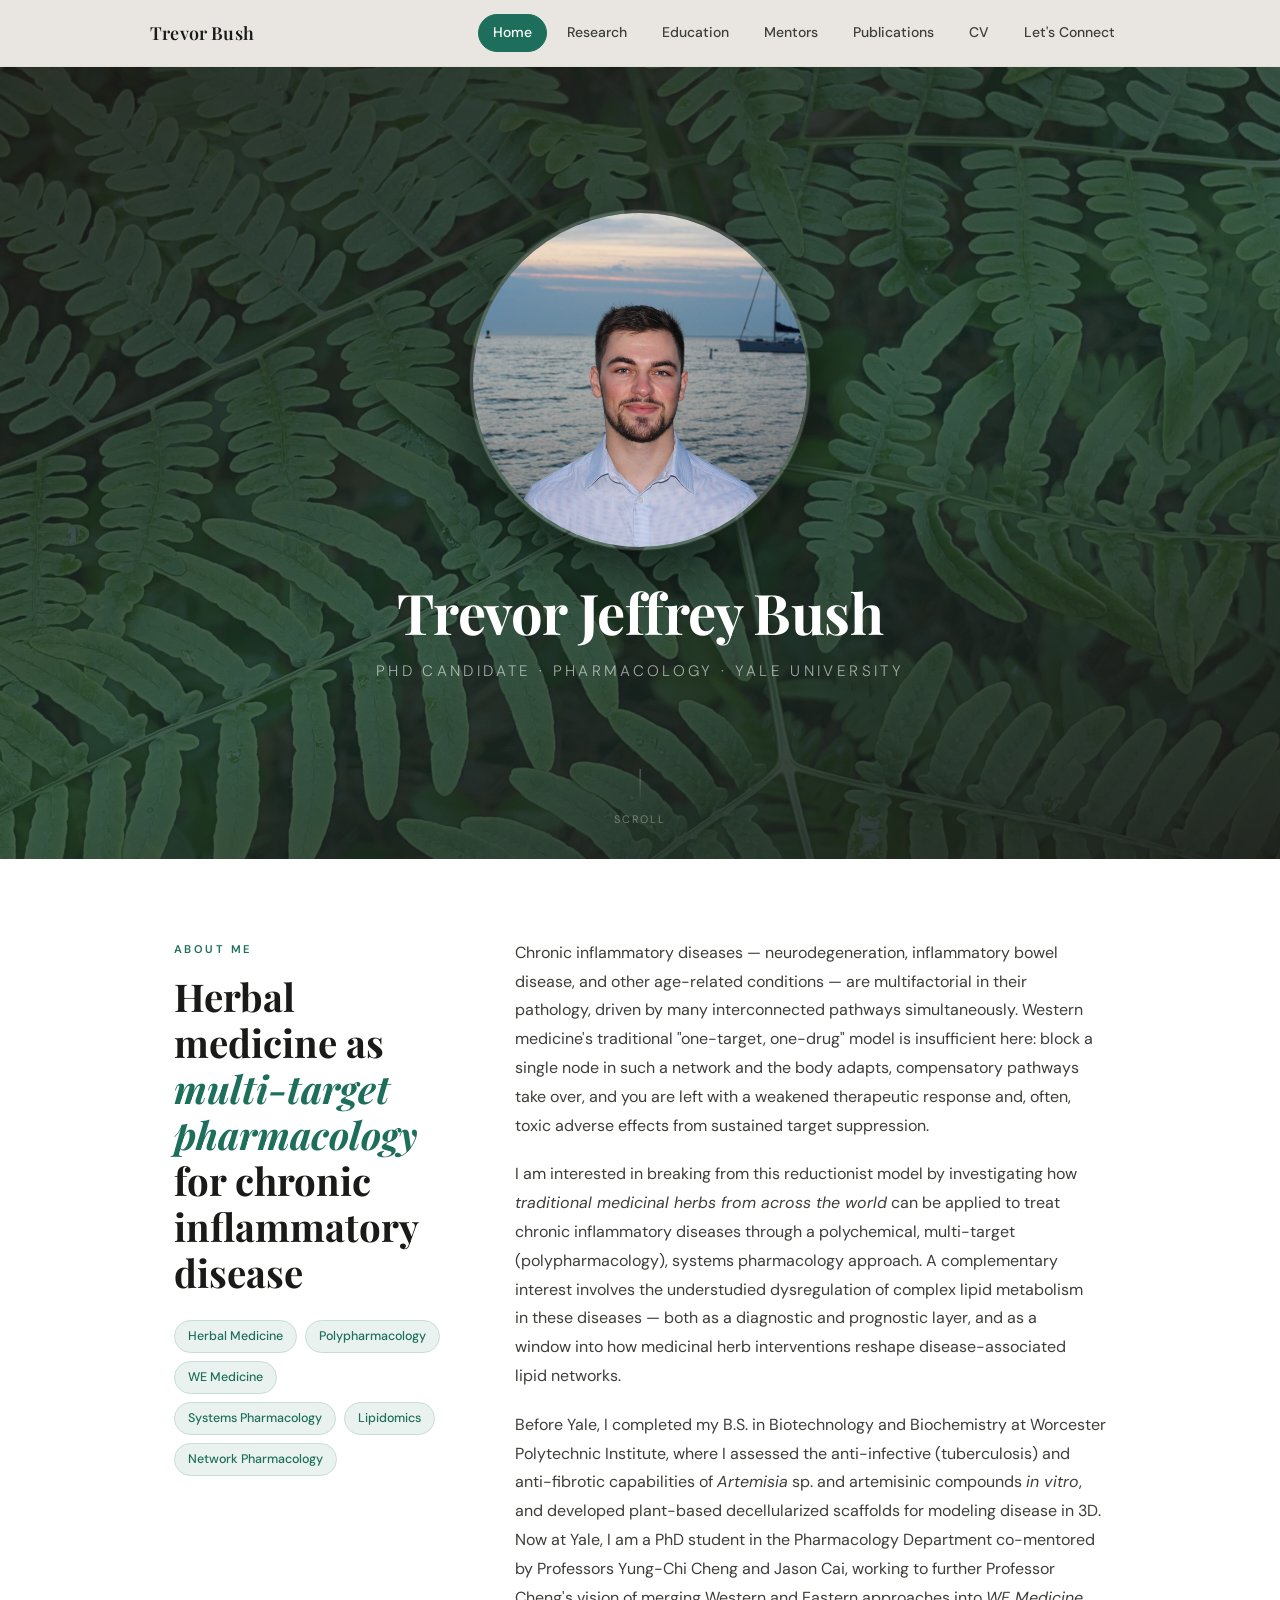
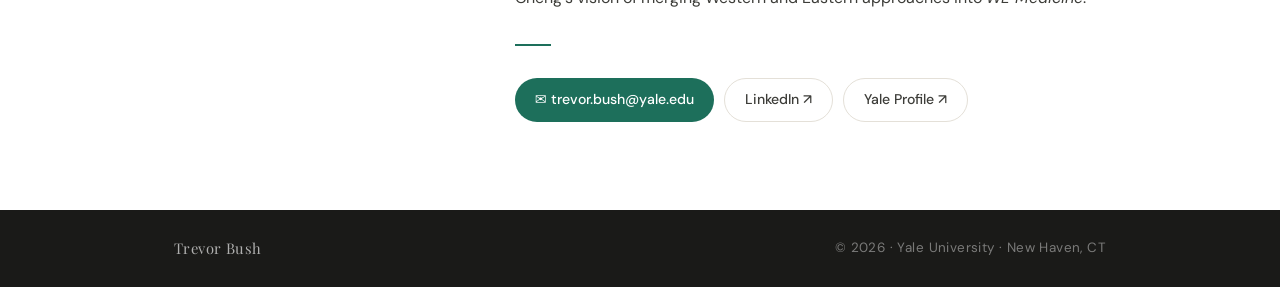
==== commit c55d5189: "Overhaul: herbal polypharmacology framing, Cheng/Cai mentor page" ====
--- a/index.html
+++ b/index.html
@@ -10,7 +10,9 @@
 
     gtag('config', 'G-593X25MBZ3');
   </script>
-  
+
+  <link rel="icon" type="image/png" href="assets/favicon.png">
+
   <meta charset="utf-8" />
   <meta name="viewport" content="width=device-width, initial-scale=1" />
   <title>Trevor Bush</title>
@@ -43,7 +45,7 @@
   <div class="hero-inner">
     <img class="hero-avatar" src="assets/profile.jpg" alt="Trevor Bush headshot">
     <h1>Trevor Jeffrey Bush</h1>
-    <p class="hero-subtitle">Systems Pharmacologist</p>
+    <p class="hero-subtitle">PhD Candidate · Pharmacology · Yale University</p>
   </div>
   <div class="hero-scroll">
     <div class="hero-scroll-line"></div>
@@ -59,35 +61,44 @@
       <div class="about-left">
         <p class="eyebrow">About Me</p>
         <h2 class="about-heading">
-          Mapping <em>lipid–protein</em> networks in aging &amp; disease
+          Herbal medicine as <em>multi-target pharmacology</em> for chronic inflammatory disease
         </h2>
         <div class="about-pills">
+          <span class="about-pill">Herbal Medicine</span>
+          <span class="about-pill">Polypharmacology</span>
+          <span class="about-pill">WE Medicine</span>
+          <span class="about-pill">Systems Pharmacology</span>
+          <span class="about-pill">Lipidomics</span>
           <span class="about-pill">Network Pharmacology</span>
-          <span class="about-pill">Multi-Omics</span>
-          <span class="about-pill">Natural Products</span>
-          <span class="about-pill">Lipidomics</span>
-          <span class="about-pill">Systems Biology</span>
         </div>
       </div>
 
       <div class="about-right">
         <p>
-          Before pursuing my PhD in Pharmacology at Yale University, I completed my B.S. in Biotechnology
-          and Biochemistry at Worcester Polytechnic Institute. Under the mentorship of Pamela Weathers,
-          I focused on the therapeutic potential of <em>Artemisia annua</em> and <em>A. afra</em>.
-          Using transcriptomic and proteomic techniques, I studied these plants and their secondary
-          metabolites and derivatives for their ability to treat both infectious (e.g., tuberculosis)
-          and non-communicable diseases (e.g., dermal fibrosis) <em>in vitro</em>.
-          My work also included development of plant-based decellularized scaffolds for modeling disease in 3D.
+          Chronic inflammatory diseases — neurodegeneration, inflammatory bowel disease, and other
+          age-related conditions — are multifactorial in their pathology, driven by many
+          interconnected pathways simultaneously. Western medicine's traditional "one-target, one-drug"
+          model is insufficient here: block a single node in such a network and the body adapts,
+          compensatory pathways take over, and you are left with a weakened therapeutic response
+          and, often, toxic adverse effects from sustained target suppression.
         </p>
         <p>
-          Now, my research operates broadly in two complementary directions.
-          First, I use a multi-omics systems biology approach that integrates transcriptomics, proteomics,
-          and lipidomics to understand the systemic contribution of lipid composition and complex lipids
-          in normal physiology, aging and disease.
-          Second, I apply network pharmacology to investigate the polypharmacological and synergistic
-          mechanisms by which natural products modulate multiple molecular targets and lipid composition
-          simultaneously to restore tissue resilience and promote regeneration.
+          I am interested in breaking from this reductionist model by investigating how
+          <em>traditional medicinal herbs from across the world</em> can be applied to treat
+          chronic inflammatory diseases through a polychemical, multi-target (polypharmacology),
+          systems pharmacology approach. A complementary interest involves the understudied
+          dysregulation of complex lipid metabolism in these diseases — both as a diagnostic and
+          prognostic layer, and as a window into how medicinal herb interventions reshape
+          disease-associated lipid networks.
+        </p>
+        <p>
+          Before Yale, I completed my B.S. in Biotechnology and Biochemistry at Worcester Polytechnic
+          Institute, where I assessed the anti-infective (tuberculosis) and anti-fibrotic capabilities
+          of <em>Artemisia</em> sp. and artemisinic compounds <em>in vitro</em>, and developed
+          plant-based decellularized scaffolds for modeling disease in 3D.
+          Now at Yale, I am a PhD student in the Pharmacology Department co-mentored by
+          Professors Yung-Chi Cheng and Jason Cai, working to further Professor Cheng's vision
+          of merging Western and Eastern approaches into <em>WE Medicine</em>.
         </p>
 
         <hr class="about-divider">
@@ -98,6 +109,9 @@
           </a>
           <a href="https://www.linkedin.com/in/trevor-bush" target="_blank" rel="noopener" class="connect-link secondary">
             LinkedIn ↗
+          </a>
+          <a href="https://medicine.yale.edu/profile/trevor-bush/" target="_blank" rel="noopener" class="connect-link secondary">
+            Yale Profile ↗
           </a>
         </div>
       </div>
--- a/styles.css
+++ b/styles.css
@@ -15,8 +15,6 @@
   --green:       #1d6f5b;
   --green-light: #eaf2ef;
   --green-mid:   #c6ddd8;
-  --blue:        #1a4a7a;
-  --blue-dark:   #0f2f52;
   --border:      #e4e0d8;
   --shadow-sm:   0 2px 12px rgba(0,0,0,0.06);
   --shadow-md:   0 8px 32px rgba(0,0,0,0.09);
@@ -60,12 +58,12 @@
 
 a { color: inherit; text-decoration: none; }
 a:hover { opacity: 0.8; }
-p { color: var(--ink-soft); line-height: 1.8; }
+p { color: var(--ink-soft); line-height: 1.8; text-wrap: pretty; }
 
 .container {
   max-width: var(--max);
   margin: 0 auto;
-  padding: 0 24px;
+  padding: 0 clamp(20px, 4vw, 24px);
 }
 .container-wide {
   max-width: var(--max-wide);
@@ -377,39 +375,11 @@
   max-width: var(--max-wide);
   margin: 0 auto;
   padding: 0 24px;
-  display: flex;
-  flex-direction: column;
-  gap: 40px;
-  align-items: stretch;
-}
-
-.research-hero-left {
-  max-width: 480px;
-}
-
-/* Title row: left heading + right intro text */
-.research-hero-title-row {
   display: grid;
   grid-template-columns: 1fr 1.65fr;
+  grid-template-rows: auto auto;
   gap: 80px;
   align-items: start;
-  margin-bottom: 40px;
-}
-
-.research-hero-intro p {
-  font-size: 1rem;
-  margin-bottom: 18px;
-  color: var(--ink-soft);
-}
-.research-hero-intro p:last-child { margin-bottom: 0; }
-.research-hero-intro strong { color: var(--ink); font-weight: 600; }
-
-/* Two motivation cards stacked vertically */
-.research-motivation-cards {
-  display: grid;
-  grid-template-columns: 1fr 1fr;
-  gap: 20px;
-  margin-bottom: 40px;
 }
 
 .research-hero-left .eyebrow {
@@ -447,232 +417,11 @@
 .research-hero-right p:last-child { margin-bottom: 0; }
 .research-hero-right strong { color: var(--ink); font-weight: 600; }
 
-/* Hero content blocks */
-.hero-block {
-  margin-bottom: 28px;
-}
-
-.hero-block-label {
-  font-size: 0.68rem !important;
-  font-weight: 700 !important;
-  letter-spacing: 0.2em !important;
-  text-transform: uppercase !important;
-  color: var(--green) !important;
-  margin-bottom: 10px !important;
-}
-
-.hero-block p:not(.hero-block-label) {
-  font-size: 1rem;
-  margin-bottom: 14px;
-  color: var(--ink-soft);
-}
-
-/* WE Medicine callout card */
-.we-medicine-card {
-  background: linear-gradient(135deg, #0f3d2e 0%, #1a5c45 60%, #1d6f5b 100%);
-  border-radius: var(--r-md);
-  padding: 28px 30px 24px;
-  margin-bottom: 28px;
-  position: relative;
-  overflow: hidden;
-  box-shadow: 0 8px 32px rgba(29, 111, 91, 0.22);
-}
-
-.we-medicine-card::before {
-  content: 'WE';
-  position: absolute;
-  right: -8px;
-  top: -18px;
-  font-family: var(--serif);
-  font-size: 7rem;
-  font-weight: 700;
-  color: rgba(255, 255, 255, 0.05);
-  line-height: 1;
-  pointer-events: none;
-  user-select: none;
-}
-
-.we-medicine-top {
-  display: flex;
-  align-items: center;
-  gap: 12px;
-  margin-bottom: 16px;
-}
-
-.we-badge {
-  display: inline-flex;
-  align-items: center;
-  padding: 4px 12px;
-  border-radius: 999px;
-  border: 1px solid rgba(255, 255, 255, 0.3);
-  background: rgba(255, 255, 255, 0.1);
-  font-size: 0.72rem;
-  font-weight: 700;
-  letter-spacing: 0.16em;
-  color: rgba(255, 255, 255, 0.85);
-  text-transform: uppercase;
-  flex-shrink: 0;
-}
-
-.we-medicine-label {
-  font-family: var(--serif);
-  font-size: 1.05rem !important;
-  font-weight: 600 !important;
-  color: #fff !important;
-  margin-bottom: 0 !important;
-  line-height: 1.3 !important;
-}
-
-.we-medicine-body {
-  font-size: 0.93rem !important;
-  color: rgba(255, 255, 255, 0.78) !important;
-  margin-bottom: 12px !important;
-  line-height: 1.75 !important;
-}
-
-.we-medicine-body strong {
-  color: #fff !important;
-  font-weight: 600 !important;
-}
-
-.we-medicine-body:last-of-type {
-  margin-bottom: 16px !important;
-}
-
-.we-medicine-cite {
-  font-size: 0.75rem !important;
-  color: rgba(255, 255, 255, 0.42) !important;
-  font-style: italic;
-  border-top: 1px solid rgba(255, 255, 255, 0.12);
+/* Schematic — spans both text columns */
+.research-hero-schematic {
+  grid-column: 1 / -1;
   padding-top: 12px;
-  margin-bottom: 0 !important;
-  line-height: 1.6 !important;
-}
-
-.we-medicine-cite a {
-  color: rgba(255, 255, 255, 0.6);
-  text-decoration: underline;
-  text-underline-offset: 2px;
-  font-style: normal;
-}
-
-.we-medicine-cite a:hover {
-  color: rgba(255, 255, 255, 0.9);
-  opacity: 1;
-}
-
-/* Why Lipids blue card */
-.why-lipids-card {
-  background: linear-gradient(135deg, var(--blue-dark) 0%, var(--blue) 100%);
-  border-radius: var(--r-md);
-  padding: 28px 30px 24px;
-  margin-bottom: 28px;
-  position: relative;
-  overflow: hidden;
-  box-shadow: 0 8px 32px rgba(26, 74, 122, 0.22);
-}
-
-.why-lipids-card::before {
-  content: 'L';
-  position: absolute;
-  right: -4px;
-  top: -18px;
-  font-family: var(--serif);
-  font-size: 7rem;
-  font-weight: 700;
-  color: rgba(255, 255, 255, 0.05);
-  line-height: 1;
-  pointer-events: none;
-  user-select: none;
-}
-
-.why-lipids-top {
-  display: flex;
-  align-items: center;
-  gap: 12px;
-  margin-bottom: 16px;
-}
-
-.why-lipids-badge {
-  display: inline-flex;
-  align-items: center;
-  padding: 4px 12px;
-  border-radius: 999px;
-  border: 1px solid rgba(255, 255, 255, 0.3);
-  background: rgba(255, 255, 255, 0.1);
-  font-size: 0.72rem;
-  font-weight: 700;
-  letter-spacing: 0.16em;
-  color: rgba(255, 255, 255, 0.85);
-  text-transform: uppercase;
-  flex-shrink: 0;
-}
-
-.why-lipids-label {
-  font-family: var(--serif);
-  font-size: 1.05rem !important;
-  font-weight: 600 !important;
-  color: #fff !important;
-  margin-bottom: 0 !important;
-  line-height: 1.3 !important;
-}
-
-.why-lipids-body {
-  font-size: 0.93rem !important;
-  color: rgba(255, 255, 255, 0.78) !important;
-  margin-bottom: 0 !important;
-  line-height: 1.75 !important;
-}
-
-.why-lipids-figure {
-  margin-top: 18px;
-  padding-top: 16px;
-  border-top: 1px solid rgba(255, 255, 255, 0.12);
-}
-
-.why-lipids-img {
-  width: 100%;
-  max-width: 100%;
-  height: auto;
-  border-radius: 8px;
-  background: rgba(255, 255, 255, 0.96);
-  padding: 10px;
-  display: block;
-  margin: 0 auto;
-  box-sizing: border-box;
-}
-
-.why-lipids-caption {
-  margin-top: 10px !important;
-  font-size: 0.75rem !important;
-  color: rgba(255, 255, 255, 0.42) !important;
-  font-style: italic;
-  line-height: 1.6 !important;
-  margin-bottom: 0 !important;
-}
-
-.why-lipids-cite-label {
-  font-style: normal;
-  font-weight: 600;
-  color: rgba(255, 255, 255, 0.5);
-}
-
-.why-lipids-cite-link {
-  color: rgba(255, 255, 255, 0.6);
-  text-decoration: underline;
-  text-underline-offset: 2px;
-  font-style: normal;
-}
-
-.why-lipids-cite-link:hover {
-  color: rgba(255, 255, 255, 0.9);
-  opacity: 1;
-}
-
-/* Schematic — now lives inside right column */
-.research-hero-schematic {
-  padding-top: 12px;
-  margin-top: 4px;
+  margin-top: -28px;
   border-top: 1px solid var(--border);
   text-align: center;
 }
@@ -696,6 +445,7 @@
   margin-left: auto;
   margin-right: auto;
   line-height: 1.6;
+  text-align: center;
 }
 
 .research-schematic-cite-link {
@@ -799,18 +549,15 @@
   font-size: 0.94rem;
   color: var(--ink-soft);
   line-height: 1.7;
-}
-
-.accordion-body li > strong:first-child {
+  overflow: hidden;
+  min-width: 0;
+}
+
+.accordion-body li strong {
   display: block;
   color: var(--ink);
   font-weight: 600;
   margin-bottom: 3px;
-}
-
-.accordion-body li strong {
-  color: var(--ink);
-  font-weight: 600;
 }
 
 .accordion-schematic {
@@ -829,13 +576,15 @@
 
 .accordion-schematic-img {
   width: 100%;
-  max-width: 520px;
+  max-width: 680px;
   border-radius: var(--r-sm);
   border: 1px solid var(--border);
   box-shadow: var(--shadow-sm);
   background: var(--white);
   display: block;
   margin: 0 auto;
+  height: auto;
+  object-fit: contain;
 }
 
 .accordion-schematic-img--sm {
@@ -848,7 +597,7 @@
 }
 
 .accordion-schematic-img--cells {
-  max-width: 420px;
+  max-width: 560px;
   height: auto;
   object-fit: contain;
 }
@@ -858,44 +607,18 @@
   font-size: 0.78rem;
   color: var(--muted);
   font-style: italic;
-  max-width: 580px;
-  margin-left: auto;
-  margin-right: auto;
+  max-width: 100%;
+  margin-left: 0;
+  margin-right: 0;
   line-height: 1.55;
   display: block;
+  text-align: left;
 }
 
 .accordion-schematic-caption--left {
   margin: 0;
   max-width: none;
   flex: 1;
-}
-
-/* Full-width left-aligned caption (replaces inline styles) */
-.accordion-schematic-caption--full {
-  margin-top: 10px;
-  text-align: left;
-  max-width: none;
-  margin-left: 0;
-  margin-right: 0;
-}
-
-/* Wider schematic image (replaces inline max-width: 820px) */
-.accordion-schematic-img--wide {
-  max-width: 640px;
-}
-
-/* Spaced schematic block (replaces inline margin-top: 18px) */
-.accordion-schematic--spaced {
-  margin-top: 18px;
-}
-
-/* Blurb paragraph inside accordion body (replaces inline font/color/spacing) */
-.accordion-body-blurb {
-  font-size: 0.92rem;
-  color: var(--ink-soft);
-  margin-bottom: 14px;
-  line-height: 1.75;
 }
 
 .accordion-cite-link {
@@ -1345,34 +1068,6 @@
   50%       { opacity: 0.85; transform: scaleY(1.15); }
 }
 
-@keyframes slideInLeft {
-  from { opacity: 0; transform: translateX(-80px); }
-  to   { opacity: 1; transform: translateX(0); }
-}
-
-@keyframes slideInRight {
-  from { opacity: 0; transform: translateX(80px); }
-  to   { opacity: 1; transform: translateX(0); }
-}
-
-.why-lipids-card {
-  opacity: 0;
-  transform: translateX(-80px);
-}
-
-.we-medicine-card {
-  opacity: 0;
-  transform: translateX(80px);
-}
-
-.why-lipids-card.slide-in {
-  animation: slideInLeft 0.8s cubic-bezier(0.22, 1, 0.36, 1) both;
-}
-
-.we-medicine-card.slide-in {
-  animation: slideInRight 0.8s cubic-bezier(0.22, 1, 0.36, 1) both;
-}
-
 /* ============================================================
    RESPONSIVE
    ============================================================ */
@@ -1381,6 +1076,12 @@
   .navlinks { display: none; }
 
   .burger { display: inline-flex; }
+
+  header .container {
+    padding-left: max(20px, env(safe-area-inset-left, 20px));
+    padding-right: max(20px, env(safe-area-inset-right, 20px));
+  }
+  .navbar { padding: 14px 0; }
 
   .navlinks.open {
     display: flex;
@@ -1409,16 +1110,11 @@
 
   .about-grid { grid-template-columns: 1fr; gap: 28px; }
 
-  .research-hero-inner { flex-direction: column; gap: 24px; }
-  .research-hero-title-row { grid-template-columns: 1fr; gap: 24px; }
-  .research-motivation-cards { grid-template-columns: 1fr; }
-
-  .research-hero-left {
-    position: static;
-    grid-row: auto;
-  }
+  .research-hero-inner { grid-template-columns: 1fr; gap: 32px; }
 
   .research-hero-schematic { margin-top: 0; }
+
+  .lipidsig-panels { grid-template-columns: 1fr; }
 
   .edu-card { grid-template-columns: 1fr; padding: 26px 22px; }
 
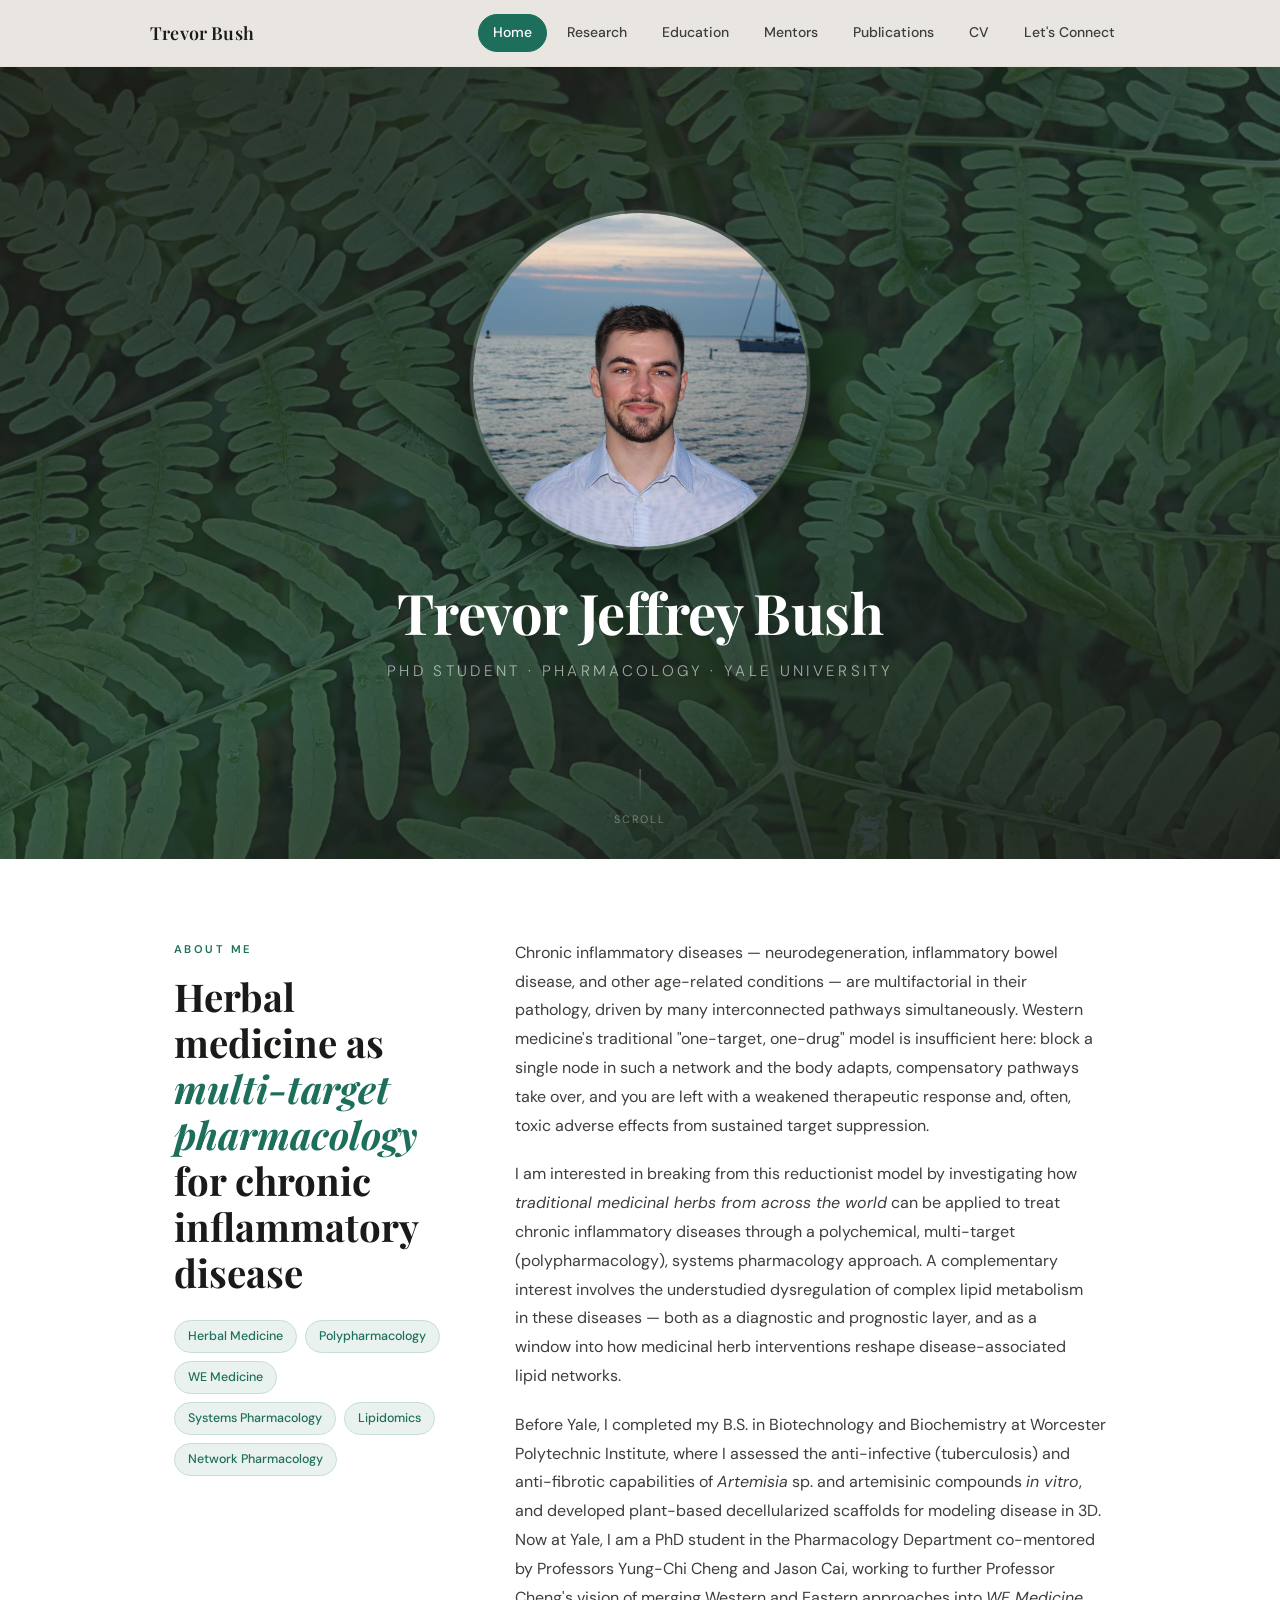
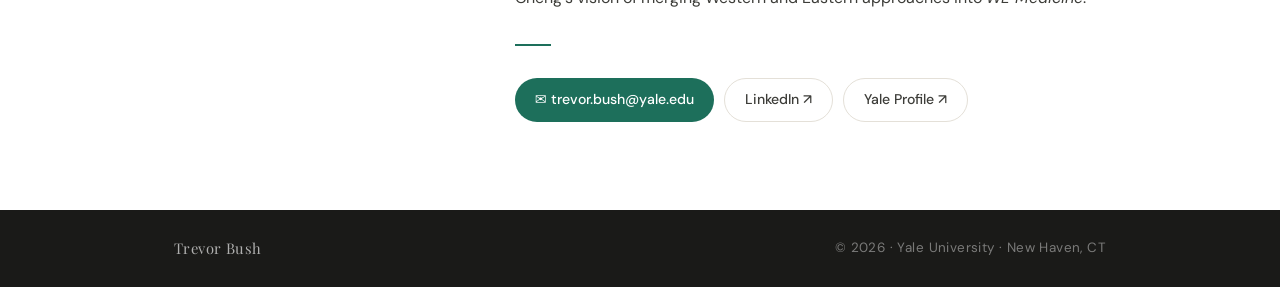
==== commit 4f98ee79: "research: add pipeline, remove FACS/RNA-seq; home: PhD Student" ====
--- a/index.html
+++ b/index.html
@@ -45,7 +45,7 @@
   <div class="hero-inner">
     <img class="hero-avatar" src="assets/profile.jpg" alt="Trevor Bush headshot">
     <h1>Trevor Jeffrey Bush</h1>
-    <p class="hero-subtitle">PhD Candidate · Pharmacology · Yale University</p>
+    <p class="hero-subtitle">PhD Student · Pharmacology · Yale University</p>
   </div>
   <div class="hero-scroll">
     <div class="hero-scroll-line"></div>
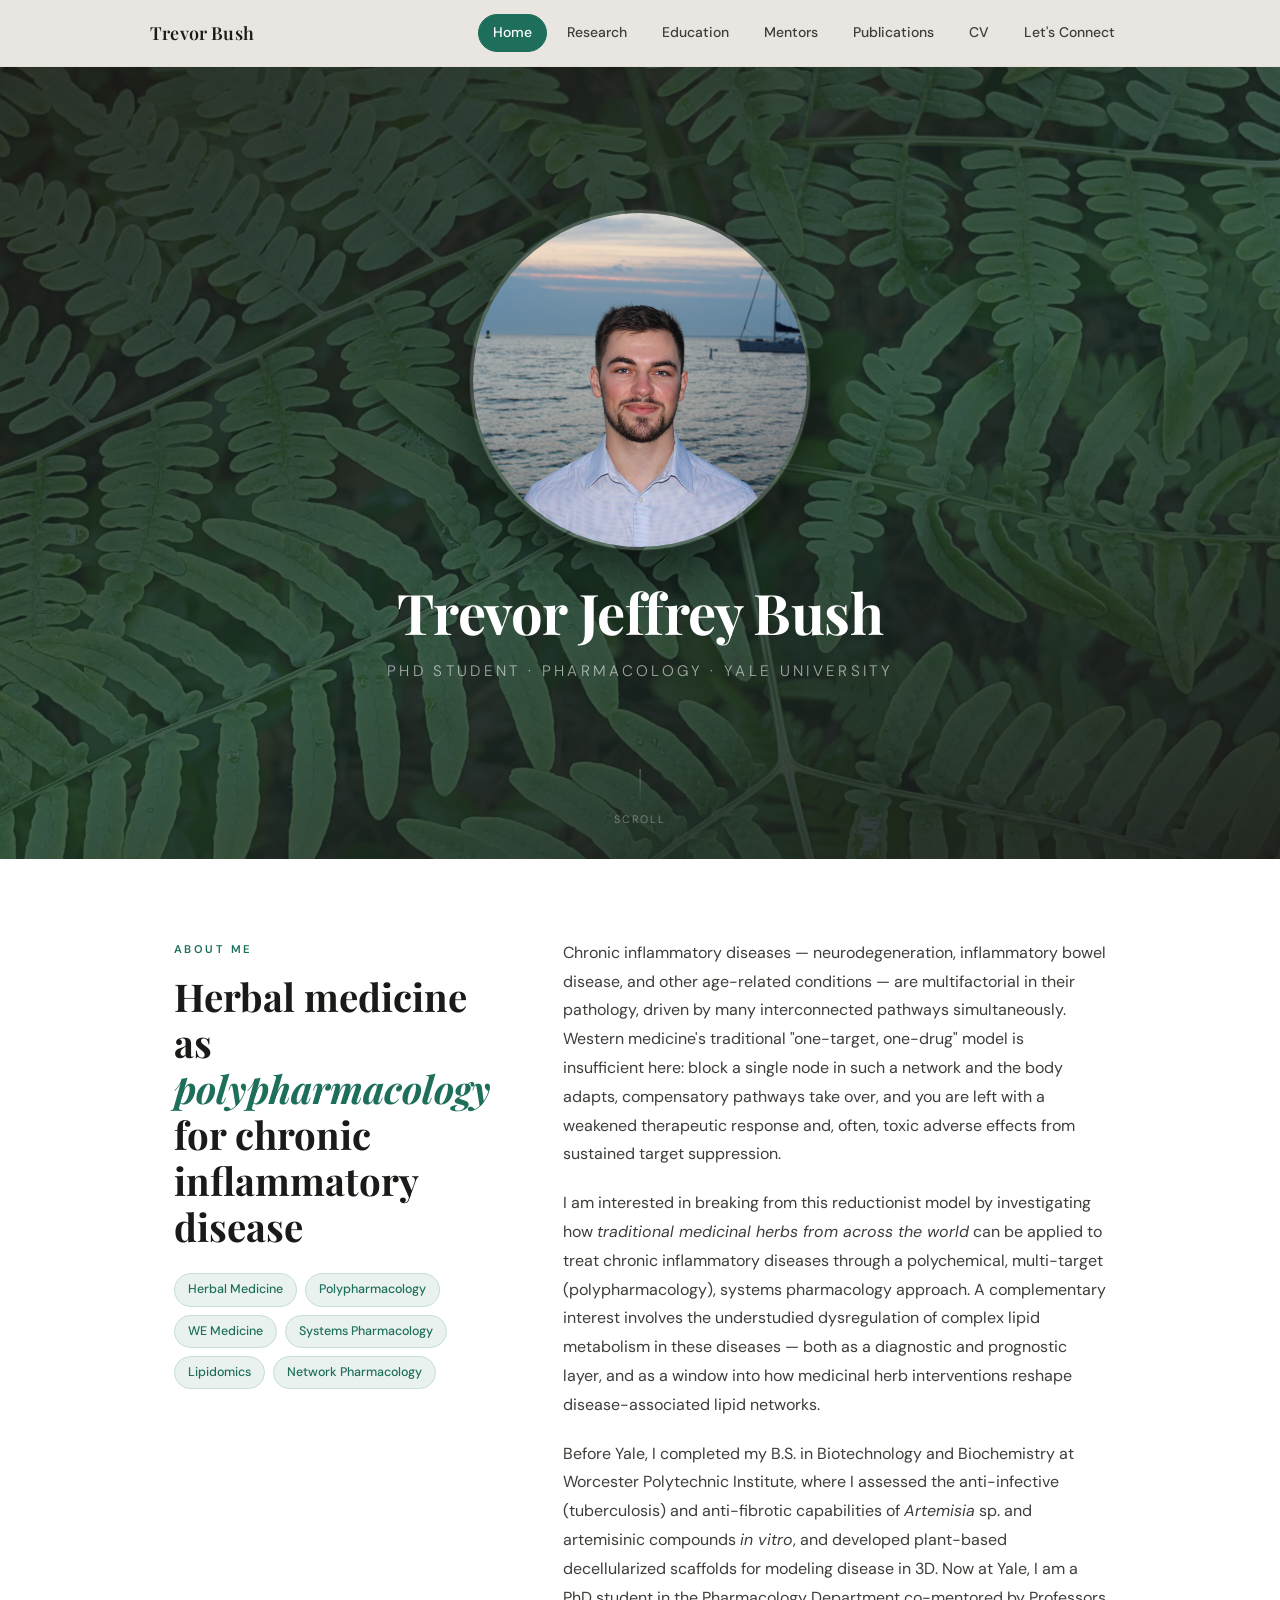
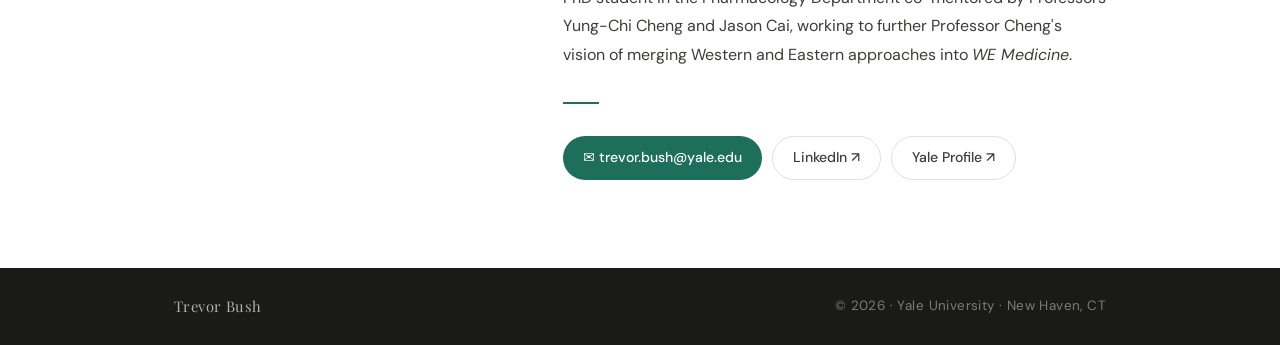
==== commit d9cb6f20: "index: multi-target pharmacology -> polypharmacology" ====
--- a/index.html
+++ b/index.html
@@ -61,7 +61,7 @@
       <div class="about-left">
         <p class="eyebrow">About Me</p>
         <h2 class="about-heading">
-          Herbal medicine as <em>multi-target pharmacology</em> for chronic inflammatory disease
+          Herbal medicine as <em>polypharmacology</em> for chronic inflammatory disease
         </h2>
         <div class="about-pills">
           <span class="about-pill">Herbal Medicine</span>
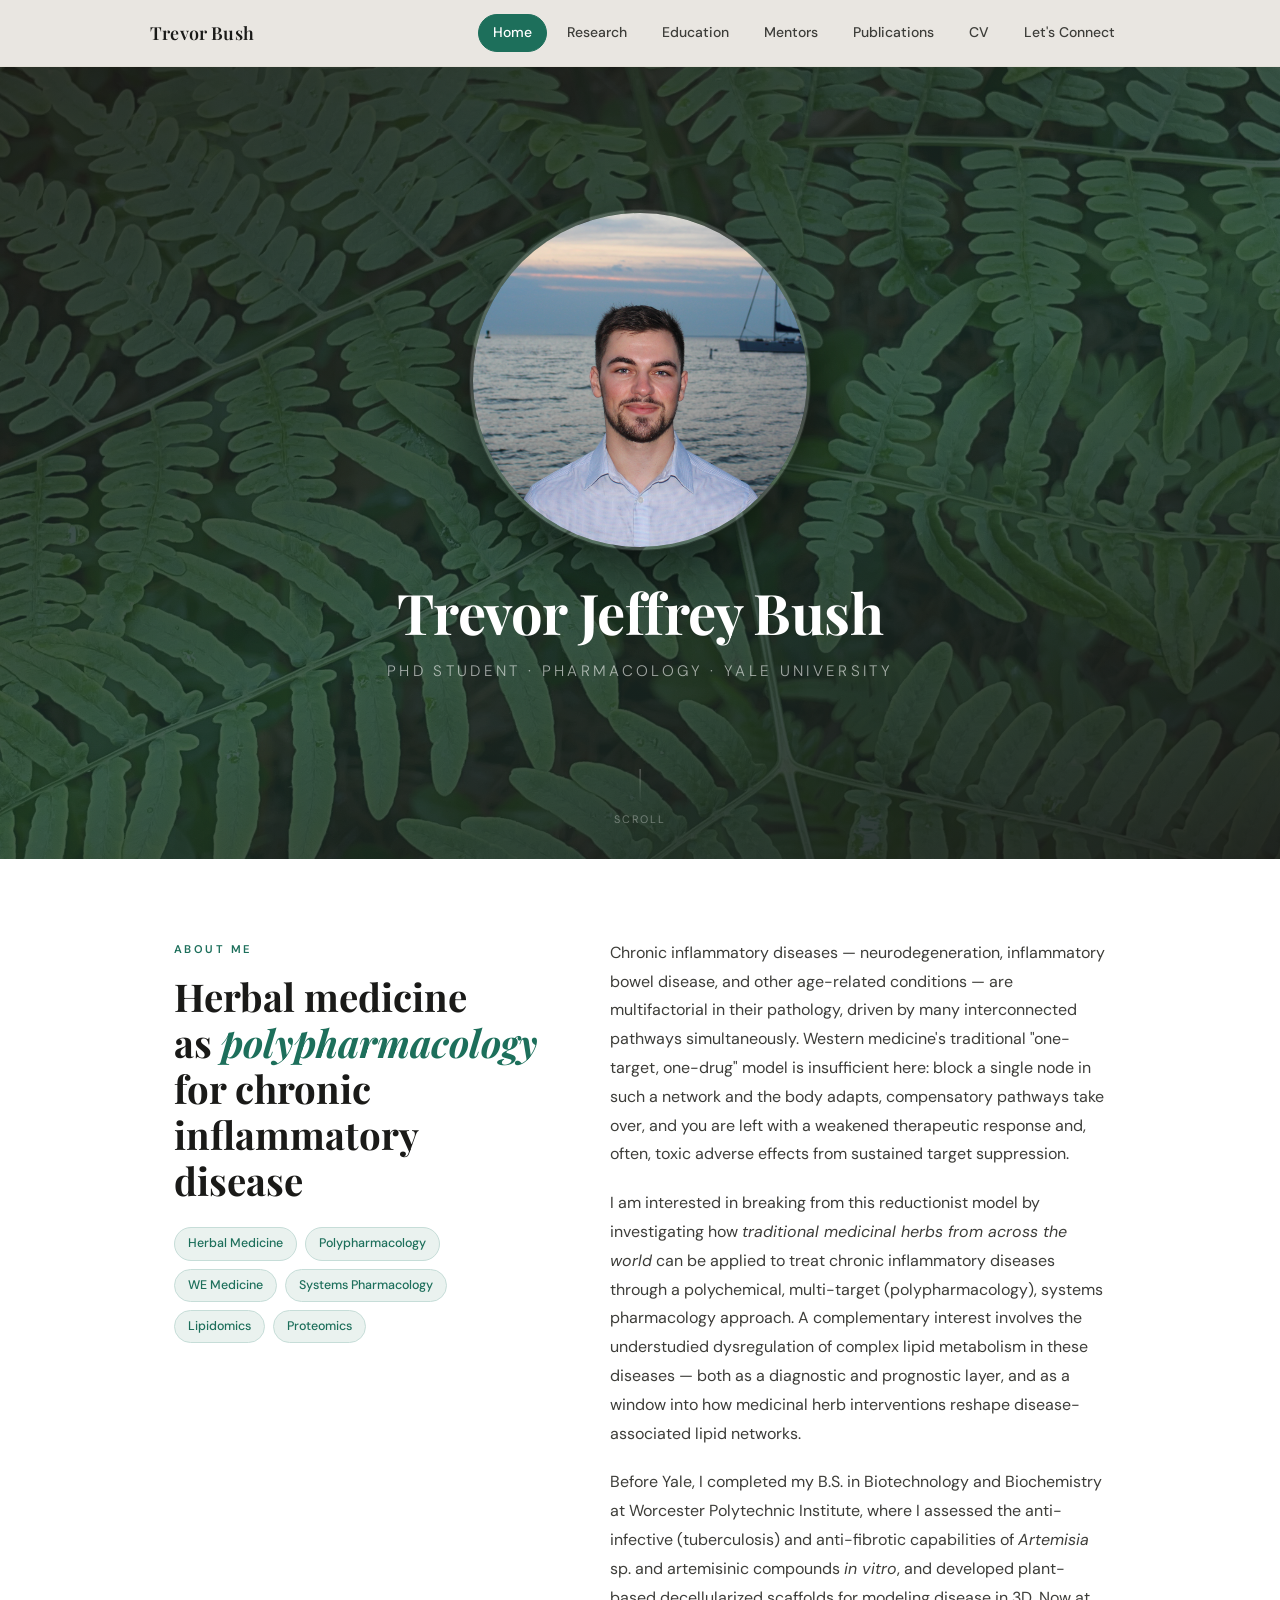
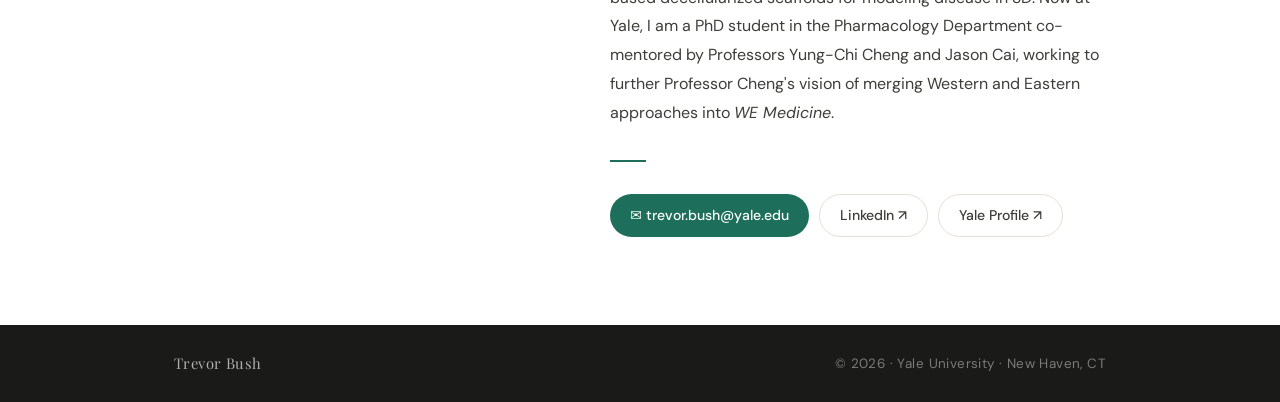
==== commit 4cfb3214: "index: fix heading whitespace, swap tag; mentors: add Jason Cai headshot" ====
--- a/index.html
+++ b/index.html
@@ -61,7 +61,7 @@
       <div class="about-left">
         <p class="eyebrow">About Me</p>
         <h2 class="about-heading">
-          Herbal medicine as <em>polypharmacology</em> for chronic inflammatory disease
+          Herbal medicine as&nbsp;<em>polypharmacology</em> for chronic inflammatory disease
         </h2>
         <div class="about-pills">
           <span class="about-pill">Herbal Medicine</span>
@@ -69,7 +69,7 @@
           <span class="about-pill">WE Medicine</span>
           <span class="about-pill">Systems Pharmacology</span>
           <span class="about-pill">Lipidomics</span>
-          <span class="about-pill">Network Pharmacology</span>
+          <span class="about-pill">Proteomics</span>
         </div>
       </div>
 
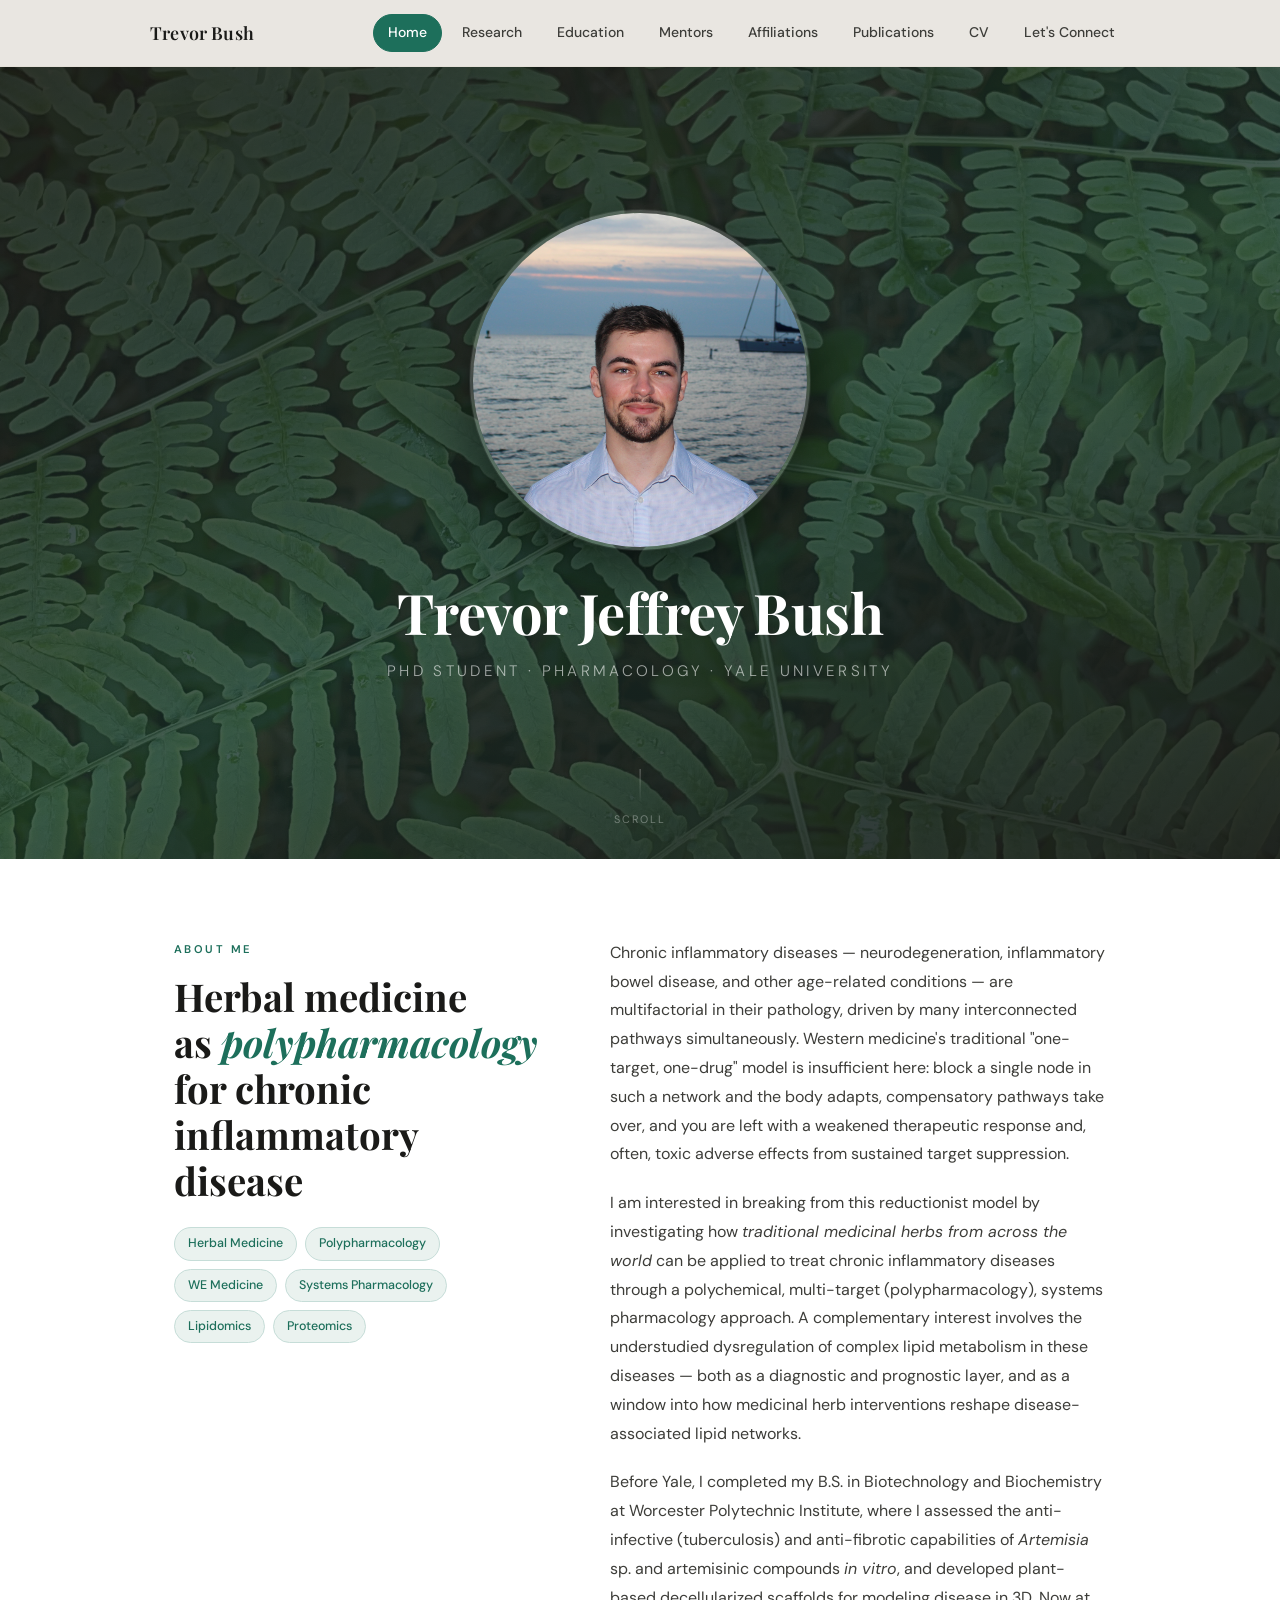
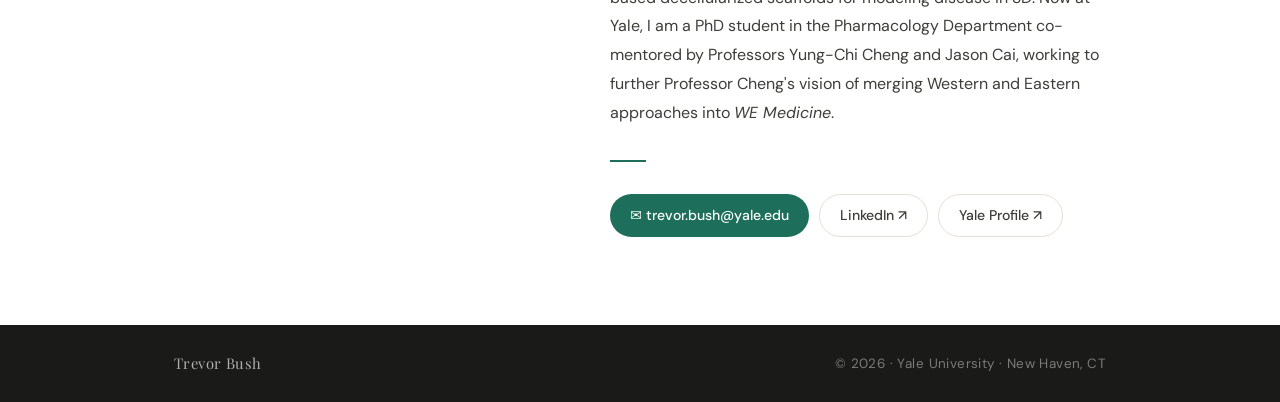
==== commit 2308e5a5: "Add Affiliations page (ASP, CGCM) New affiliations.html listing ASP membership and CGCM presentation" ====
--- a/index.html
+++ b/index.html
@@ -31,6 +31,7 @@
       <a href="research.html">Research</a>
       <a href="education.html">Education</a>
       <a href="mentors.html">Mentors</a>
+      <a href="affiliations.html">Affiliations</a>
       <a href="publications.html">Publications</a>
       <a href="CV.html">CV</a>
       <a href="connect.html">Let's Connect</a>
--- a/styles.css
+++ b/styles.css
@@ -907,8 +907,8 @@
 
 .mentor-photo {
   flex-shrink: 0;
-  width: 100px;
-  height: 100px;
+  width: 160px;
+  height: 160px;
   border-radius: 50%;
   object-fit: cover;
   border: 3px solid var(--green-light);
